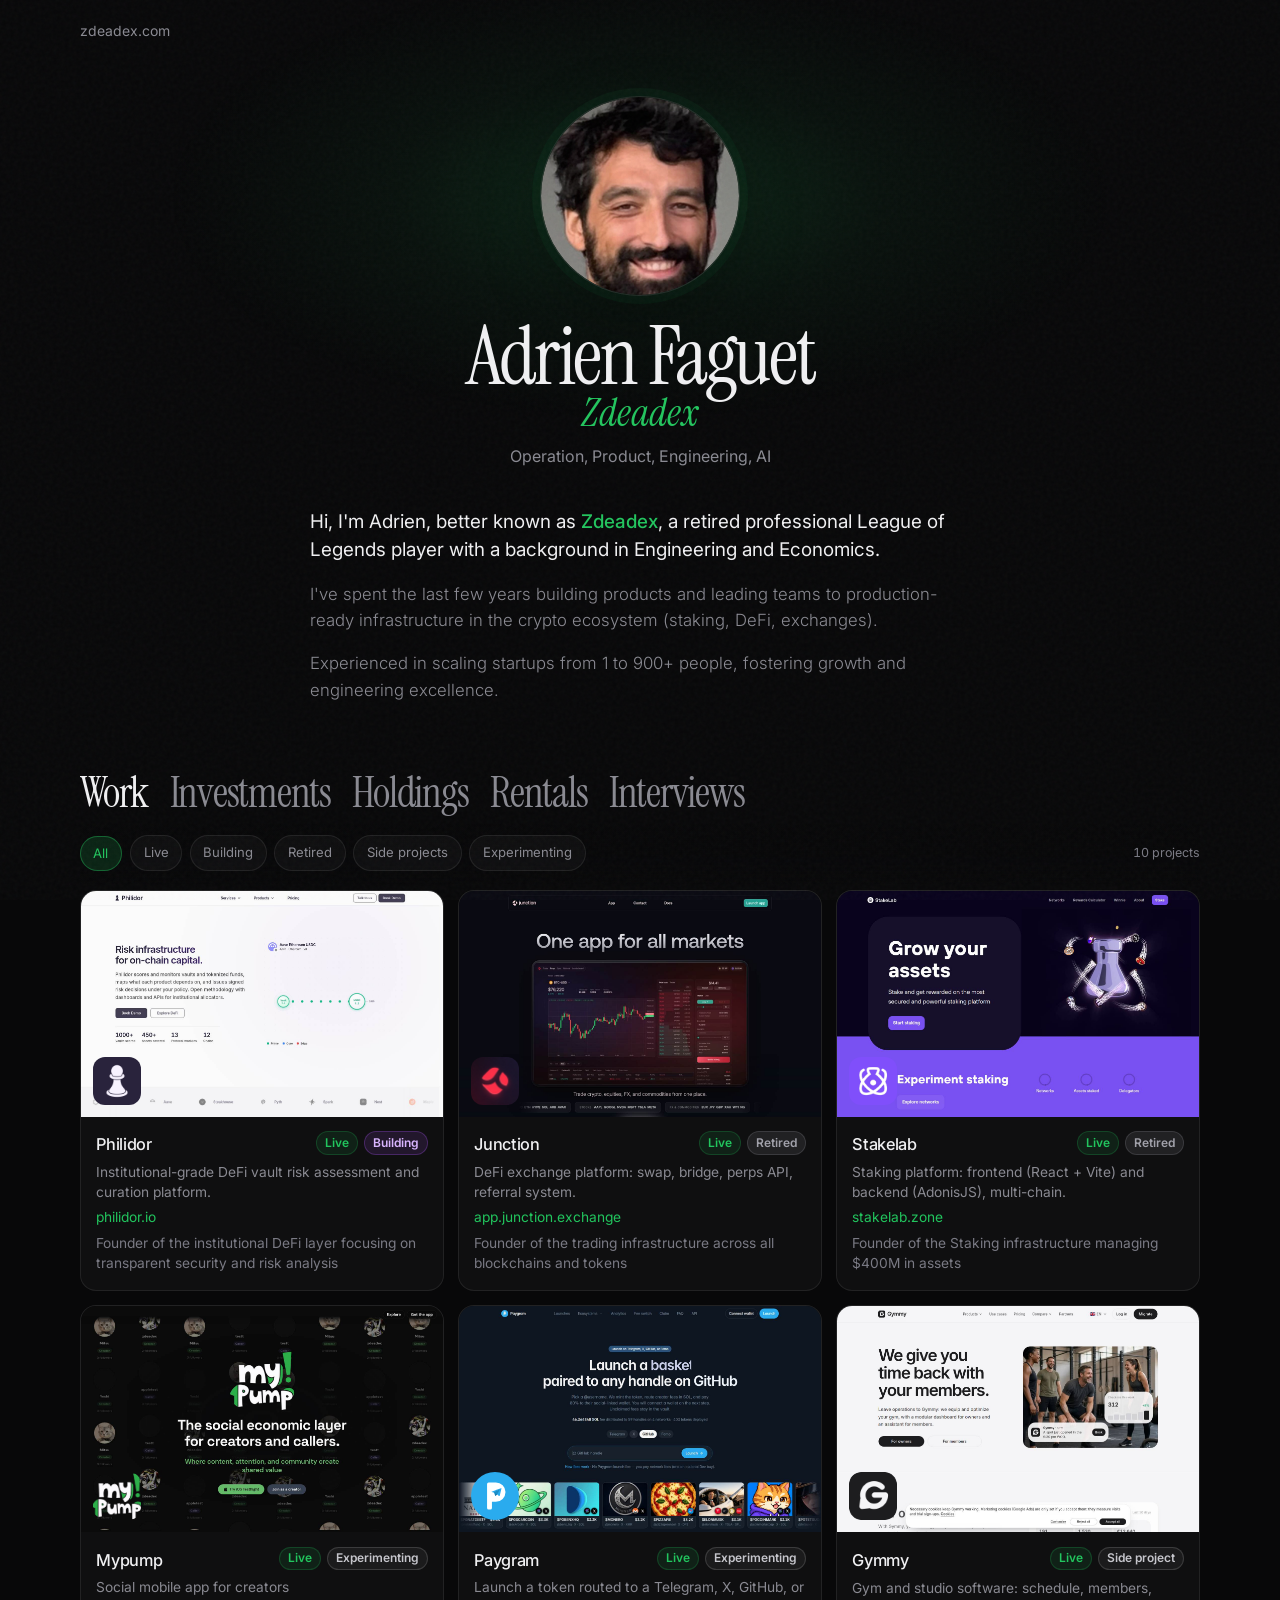
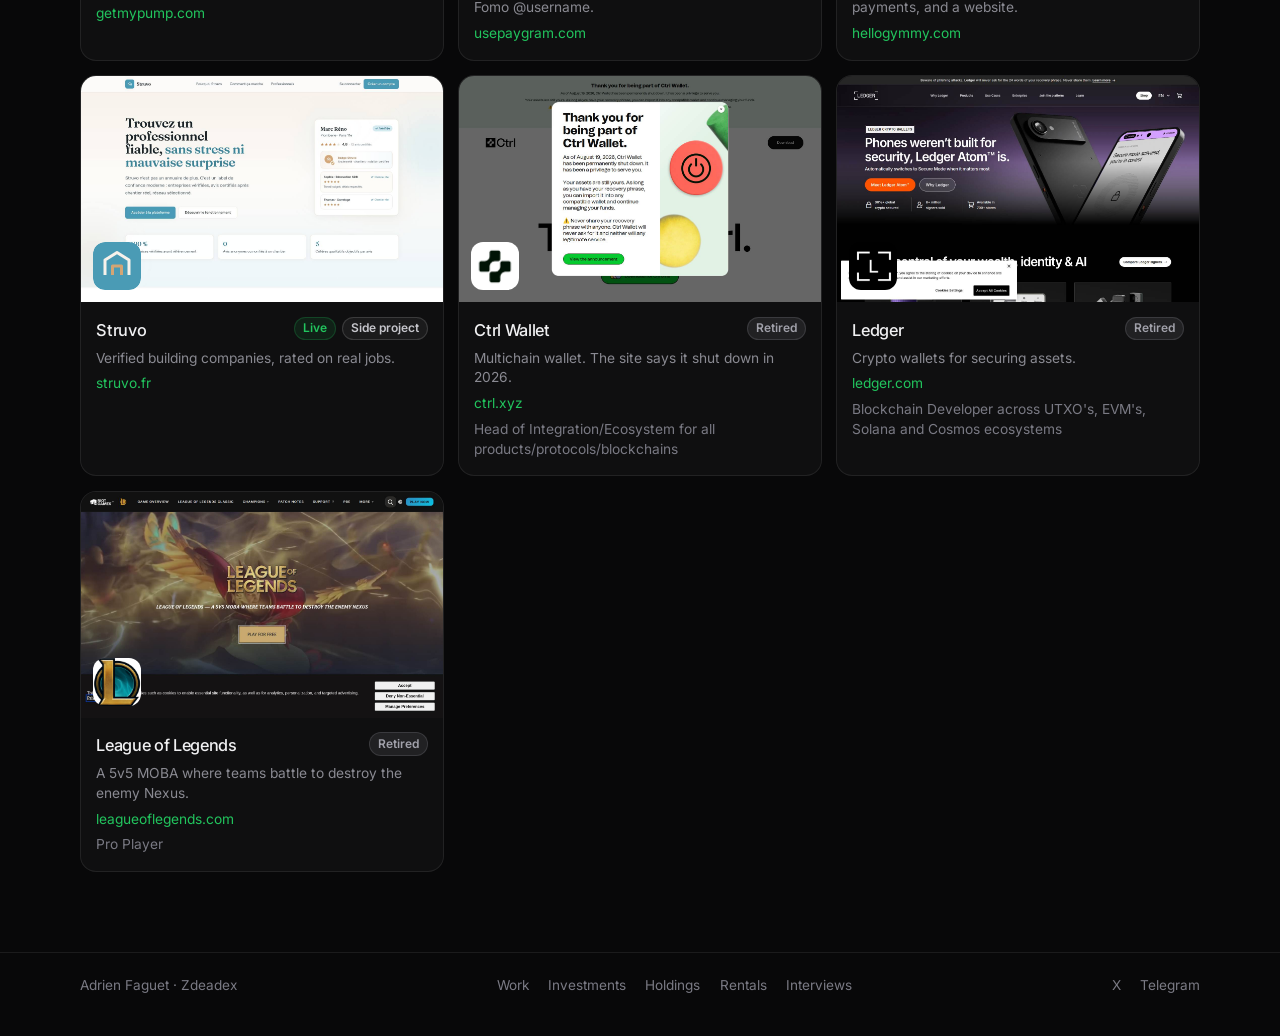
==== index.html @ 42f8a726 "Interviews: one verified thumbnail per card, add photo gallery with lightbox" ====
<!DOCTYPE html>
<html lang="en">
<head>
  <meta charset="UTF-8" />
  <meta name="viewport" content="width=device-width, initial-scale=1.0" />
  <meta name="description" content="Adrien Faguet (Zdeadex). Operation, Product, Engineering, AI." />
  <title>Adrien Faguet: Zdeadex</title>
  <link rel="preconnect" href="https://fonts.googleapis.com" />
  <link rel="preconnect" href="https://fonts.gstatic.com" crossorigin />
  <link href="https://fonts.googleapis.com/css2?family=Inter:wght@400;500;600&family=Instrument+Serif&display=swap" rel="stylesheet" />
  <link rel="icon" href="data:image/svg+xml,%3Csvg xmlns='http://www.w3.org/2000/svg' viewBox='0 0 32 32'%3E%3Crect width='32' height='32' rx='7' fill='%231a1a18'/%3E%3Ctext x='16' y='22' text-anchor='middle' font-family='Georgia,serif' font-size='16' fill='%23f3f2ee'%3EA%3C/text%3E%3C/svg%3E" />
  <link rel="stylesheet" href="styles.css?v=13" />
  <script>document.documentElement.classList.add('js')</script>
</head>
<body>
  <div class="noise" aria-hidden="true"></div>
  <div class="glow" aria-hidden="true"></div>
  <a class="skip" href="#content">Skip to content</a>
  <p class="home-link"><a href="index.html">zdeadex.com</a></p>
  <main id="content">
    <div class="wrap">
      <section class="hero" id="top">
        <div class="photo-container reveal">
          <img class="photo" src="me.jpg?v=13" alt="Adrien Faguet" width="200" height="200" onerror="this.style.display='none';this.nextElementSibling.style.display='flex'" />
          <span class="photo-fallback">AF</span>
        </div>
        <div class="reveal">
          <h1>Adrien Faguet</h1>
          <p class="hero__handle">Zdeadex</p>
          <p class="hero__tagline">Operation, Product, Engineering, AI</p>
        </div>
        <div class="prose reveal">
          <p class="lead">Hi, I'm Adrien, better known as <strong>Zdeadex</strong>, a retired professional League of Legends player with a background in Engineering and Economics.</p>
          <p>I've spent the last few years building products and leading teams to production-ready infrastructure in the crypto ecosystem (staking, DeFi, exchanges).</p>
          <p>Experienced in scaling startups from 1 to 900+ people, fostering growth and engineering excellence.</p>
        </div>
      </section>

      <div class="section-tabs" role="tablist" aria-label="Portfolio">
        <a class="section-tab is-on" id="tab-work" href="#work" role="tab" aria-selected="true" aria-controls="work">Work</a>
        <a class="section-tab" id="tab-investments" href="#investments" role="tab" aria-selected="false" aria-controls="investments">Investments</a>
        <a class="section-tab" id="tab-holdings" href="#holdings" role="tab" aria-selected="false" aria-controls="holdings">Holdings</a>
        <a class="section-tab" id="tab-rentals" href="#rentals" role="tab" aria-selected="false" aria-controls="rentals">Rentals</a>
        <a class="section-tab" id="tab-interviews" href="#interviews" role="tab" aria-selected="false" aria-controls="interviews">Interviews</a>
      </div>

      <section class="panel is-on" id="work" role="tabpanel" aria-labelledby="tab-work">
        <div class="filters" role="toolbar" aria-label="Filter projects">
          <button type="button" class="chip is-on" data-filter="all" aria-pressed="true">All</button>
          <button type="button" class="chip" data-filter="live" aria-pressed="false">Live</button>
          <button type="button" class="chip" data-filter="building" aria-pressed="false">Building</button>
          <button type="button" class="chip" data-filter="retired" aria-pressed="false">Retired</button>
          <button type="button" class="chip" data-filter="side" aria-pressed="false">Side projects</button>
          <button type="button" class="chip" data-filter="experience" aria-pressed="false">Experimenting</button>
          <span class="filters__count" aria-live="polite">10 projects</span>
        </div>
        <ul class="showcase">
        <li>
          <a class="vcard" href="experience/philidor.html" data-filters="building live">
            <span class="vcard__media"><img src="assets/projects/philidor/01-home.jpg" alt="" /><span class="vcard__logo"><span class="logo-tile"><img class="logo" src="assets/logos/philidor.png" alt="" /></span></span></span>
            <span class="vcard__body">
              <span class="vcard__top">
                <span class="vcard__name">Philidor</span>
                <span class="vcard__badges"><span class="badge badge--live">Live</span><span class="badge badge--building">Building</span></span>
              </span>
              <span class="vcard__note">Institutional-grade DeFi vault risk assessment and curation platform.</span>
              <span class="vcard__url">philidor.io</span>
              <span class="vcard__role">Founder of the institutional DeFi layer focusing on transparent security and risk analysis</span>
            </span>
          </a>
        </li>
        <li>
          <a class="vcard" href="experience/junction.html" data-filters="retired live">
            <span class="vcard__media"><img src="assets/projects/junction/01-home.jpg" alt="" /><span class="vcard__logo"><span class="logo-tile"><img class="logo" src="assets/logos/junction.png" alt="" /></span></span></span>
            <span class="vcard__body">
              <span class="vcard__top">
                <span class="vcard__name">Junction</span>
                <span class="vcard__badges"><span class="badge badge--live">Live</span><span class="badge badge--retired">Retired</span></span>
              </span>
              <span class="vcard__note">DeFi exchange platform: swap, bridge, perps API, referral system.</span>
              <span class="vcard__url">app.junction.exchange</span>
              <span class="vcard__role">Founder of the trading infrastructure across all blockchains and tokens</span>
            </span>
          </a>
        </li>
        <li>
          <a class="vcard" href="experience/stakelab.html" data-filters="retired live">
            <span class="vcard__media"><img src="assets/projects/stakelab/01-home.jpg" alt="" /><span class="vcard__logo"><span class="logo-tile"><img class="logo" src="assets/logos/stakelab.png" alt="" /></span></span></span>
            <span class="vcard__body">
              <span class="vcard__top">
                <span class="vcard__name">Stakelab</span>
                <span class="vcard__badges"><span class="badge badge--live">Live</span><span class="badge badge--retired">Retired</span></span>
              </span>
              <span class="vcard__note">Staking platform: frontend (React + Vite) and backend (AdonisJS), multi-chain.</span>
              <span class="vcard__url">stakelab.zone</span>
              <span class="vcard__role">Founder of the Staking infrastructure managing $400M in assets</span>
            </span>
          </a>
        </li>
        <li>
          <a class="vcard" href="projects/mypump.html" data-filters="live experience">
            <span class="vcard__media"><img src="assets/projects/mypump/01-home.jpg" alt="" /><span class="vcard__logo"><span class="logo-tile"><img class="logo" src="assets/logos/mypump.png" alt="" /></span></span></span>
            <span class="vcard__body">
              <span class="vcard__top">
                <span class="vcard__name">Mypump</span>
                <span class="vcard__badges"><span class="badge badge--live">Live</span><span class="badge badge--experience">Experimenting</span></span>
              </span>
              <span class="vcard__note">Social mobile app for creators</span>
              <span class="vcard__url">getmypump.com</span>
              
            </span>
          </a>
        </li>
        <li>
          <a class="vcard" href="projects/paygram.html" data-filters="live experience">
            <span class="vcard__media"><img src="assets/projects/paygram/01-home.jpg" alt="" /><span class="vcard__logo"><span class="logo-tile"><img class="logo" src="assets/logos/paygram.svg" alt="" /></span></span></span>
            <span class="vcard__body">
              <span class="vcard__top">
                <span class="vcard__name">Paygram</span>
                <span class="vcard__badges"><span class="badge badge--live">Live</span><span class="badge badge--experience">Experimenting</span></span>
              </span>
              <span class="vcard__note">Launch a token routed to a Telegram, X, GitHub, or Fomo @username.</span>
              <span class="vcard__url">usepaygram.com</span>
              
            </span>
          </a>
        </li>
        <li>
          <a class="vcard" href="projects/gymmy.html" data-filters="live side">
            <span class="vcard__media"><img src="assets/projects/gymmy/01-landing.jpg" alt="" /><span class="vcard__logo"><span class="logo-tile"><img class="logo" src="assets/logos/gymmy.png" alt="" /></span></span></span>
            <span class="vcard__body">
              <span class="vcard__top">
                <span class="vcard__name">Gymmy</span>
                <span class="vcard__badges"><span class="badge badge--live">Live</span><span class="badge badge--side">Side project</span></span>
              </span>
              <span class="vcard__note">Gym and studio software: schedule, members, payments, and a website.</span>
              <span class="vcard__url">hellogymmy.com</span>
              
            </span>
          </a>
        </li>
        <li>
          <a class="vcard" href="projects/struvo.html" data-filters="live side">
            <span class="vcard__media"><img src="assets/projects/struvo/01-home.jpg" alt="" /><span class="vcard__logo"><span class="logo-tile"><img class="logo" src="assets/logos/struvo.svg" alt="" /></span></span></span>
            <span class="vcard__body">
              <span class="vcard__top">
                <span class="vcard__name">Struvo</span>
                <span class="vcard__badges"><span class="badge badge--live">Live</span><span class="badge badge--side">Side project</span></span>
              </span>
              <span class="vcard__note">Verified building companies, rated on real jobs.</span>
              <span class="vcard__url">struvo.fr</span>
              
            </span>
          </a>
        </li>
        <li>
          <a class="vcard" href="projects/ctrl.html" data-filters="retired">
            <span class="vcard__media"><img src="assets/projects/ctrl/01-home.jpg" alt="" /><span class="vcard__logo"><span class="logo-tile"><img class="logo" src="assets/logos/ctrl.png" alt="" /></span></span></span>
            <span class="vcard__body">
              <span class="vcard__top">
                <span class="vcard__name">Ctrl Wallet</span>
                <span class="vcard__badges"><span class="badge badge--retired">Retired</span></span>
              </span>
              <span class="vcard__note">Multichain wallet. The site says it shut down in 2026.</span>
              <span class="vcard__url">ctrl.xyz</span>
              <span class="vcard__role">Head of Integration/Ecosystem for all products/protocols/blockchains</span>
            </span>
          </a>
        </li>
        <li>
          <a class="vcard" href="projects/ledger.html" data-filters="retired">
            <span class="vcard__media"><img src="assets/projects/ledger/01-home.jpg" alt="" /><span class="vcard__logo"><span class="logo-tile"><img class="logo" src="assets/logos/ledger.png" alt="" /></span></span></span>
            <span class="vcard__body">
              <span class="vcard__top">
                <span class="vcard__name">Ledger</span>
                <span class="vcard__badges"><span class="badge badge--retired">Retired</span></span>
              </span>
              <span class="vcard__note">Crypto wallets for securing assets.</span>
              <span class="vcard__url">ledger.com</span>
              <span class="vcard__role">Blockchain Developer across UTXO's, EVM's, Solana and Cosmos ecosystems</span>
            </span>
          </a>
        </li>
        <li>
          <a class="vcard" href="projects/league-of-legends.html" data-filters="retired">
            <span class="vcard__media"><img src="assets/projects/league-of-legends/01-home.jpg" alt="" /><span class="vcard__logo"><span class="logo-tile"><img class="logo" src="assets/logos/lol.png" alt="" /></span></span></span>
            <span class="vcard__body">
              <span class="vcard__top">
                <span class="vcard__name">League of Legends</span>
                <span class="vcard__badges"><span class="badge badge--retired">Retired</span></span>
              </span>
              <span class="vcard__note">A 5v5 MOBA where teams battle to destroy the enemy Nexus.</span>
              <span class="vcard__url">leagueoflegends.com</span>
              <span class="vcard__role">Pro Player</span>
            </span>
          </a>
        </li>
        </ul>
      </section>

      <section class="panel" id="investments" role="tabpanel" aria-labelledby="tab-investments">
        <div class="filters" role="toolbar" aria-label="Filter investments">
          <button type="button" class="chip is-on" data-filter="all" aria-pressed="true">All</button>
          <button type="button" class="chip" data-filter="active" aria-pressed="false">Active</button>
          <button type="button" class="chip" data-filter="acquired" aria-pressed="false">Acquired</button>
          <span class="filters__count" aria-live="polite">6 investments</span>
        </div>
        <ul class="marks">
        <li>
          <a class="mark" href="https://www.travala.com" data-filters="active" target="_blank" rel="noopener noreferrer">
            <span class="logo-tile"><img class="logo" src="assets/logos/travala.png" alt="" /></span>
            <span class="mark__body">
              <span class="mark__top">
                <span class="mark__name">Travala</span>
                <span class="badge badge--investment">Active</span>
              </span>
              <span class="mark__note">Active</span>
              
              
            </span>
          </a>
        </li>
        <li>
          <a class="mark" href="https://delicity.com" data-filters="active" target="_blank" rel="noopener noreferrer">
            <span class="logo-tile"><img class="logo" src="assets/logos/delicity.png" alt="" /></span>
            <span class="mark__body">
              <span class="mark__top">
                <span class="mark__name">Delicity</span>
                <span class="badge badge--investment">Active</span>
              </span>
              <span class="mark__note">Active</span>
              
              
            </span>
          </a>
        </li>
        <li>
          <a class="mark" href="https://frachtis.com" data-filters="active" target="_blank" rel="noopener noreferrer">
            <span class="logo-tile"><img class="logo" src="assets/logos/frachtis.png" alt="" /></span>
            <span class="mark__body">
              <span class="mark__top">
                <span class="mark__name">Frachtis</span>
                <span class="badge badge--investment">Active</span>
              </span>
              <span class="mark__note">Active</span>
              
              
            </span>
          </a>
        </li>
        <li>
          <a class="mark" href="https://www.50partners.fr" data-filters="active" target="_blank" rel="noopener noreferrer">
            <span class="logo-tile"><img class="logo" src="assets/logos/50partners.png" alt="" /></span>
            <span class="mark__body">
              <span class="mark__top">
                <span class="mark__name">50 Partners</span>
                <span class="badge badge--investment">Active</span>
              </span>
              <span class="mark__note">Active</span>
              
              
            </span>
          </a>
        </li>
        <li>
          <a class="mark" href="https://rain.fi" data-filters="acquired" target="_blank" rel="noopener noreferrer">
            <span class="logo-tile"><img class="logo" src="assets/logos/rain.png" alt="" /></span>
            <span class="mark__body">
              <span class="mark__top">
                <span class="mark__name">Rain.fi</span>
                <span class="badge badge--investment">Acquired</span>
              </span>
              <span class="mark__note">By Jupiter</span>
              
              
            </span>
          </a>
        </li>
        <li>
          <a class="mark" href="https://go.skip.build" data-filters="acquired" target="_blank" rel="noopener noreferrer">
            <span class="logo-tile"><img class="logo" src="assets/logos/skip.png" alt="" /></span>
            <span class="mark__body">
              <span class="mark__top">
                <span class="mark__name">Skip</span>
                <span class="badge badge--investment">Acquired</span>
              </span>
              <span class="mark__note">By ICF</span>
              
              
            </span>
          </a>
        </li>
        </ul>
      </section>

      <section class="panel" id="holdings" role="tabpanel" aria-labelledby="tab-holdings">
        <div class="filters" role="toolbar" aria-label="Filter holdings">
          <button type="button" class="chip is-on" data-filter="all" aria-pressed="true">All</button>
          <button type="button" class="chip" data-filter="active" aria-pressed="false">Active</button>
          <button type="button" class="chip" data-filter="past" aria-pressed="false">Past</button>
          <span class="filters__count" aria-live="polite">7 coins</span>
        </div>
        <ul class="marks">
        <li>
          <a class="mark" href="https://hyperliquid.xyz" data-filters="active" target="_blank" rel="noopener noreferrer">
            <span class="logo-tile"><img class="logo" src="assets/logos/hype.png" alt="" /></span>
            <span class="mark__body">
              <span class="mark__top">
                <span class="mark__name">Hyperliquid</span>
                <span class="badge badge--live">Active</span>
              </span>
              <span class="mark__note">HYPE</span>
              
              <span class="mark__prices"><span class="mark__price"><span>Entry</span><span>~$30</span></span><span class="mark__price"><span>Exit</span><span>-</span></span></span>
            </span>
          </a>
        </li>
        <li>
          <a class="mark" href="https://pump.fun" data-filters="active" target="_blank" rel="noopener noreferrer">
            <span class="logo-tile"><img class="logo" src="assets/logos/pump.png" alt="" /></span>
            <span class="mark__body">
              <span class="mark__top">
                <span class="mark__name">pump.fun</span>
                <span class="badge badge--live">Active</span>
              </span>
              <span class="mark__note">PUMP</span>
              
              <span class="mark__prices"><span class="mark__price"><span>Entry</span><span>~$0.002</span></span><span class="mark__price"><span>Exit</span><span>-</span></span></span>
            </span>
          </a>
        </li>
        <li>
          <a class="mark" href="https://ethena.fi" data-filters="active" target="_blank" rel="noopener noreferrer">
            <span class="logo-tile"><img class="logo" src="assets/logos/ena.svg" alt="" /></span>
            <span class="mark__body">
              <span class="mark__top">
                <span class="mark__name">Ethena</span>
                <span class="badge badge--live">Active</span>
              </span>
              <span class="mark__note">ENA</span>
              
              <span class="mark__prices"><span class="mark__price"><span>Entry</span><span>~$0.07</span></span><span class="mark__price"><span>Exit</span><span>-</span></span></span>
            </span>
          </a>
        </li>
        <li>
          <a class="mark" href="https://aave.com" data-filters="active" target="_blank" rel="noopener noreferrer">
            <span class="logo-tile"><img class="logo" src="assets/logos/aave.svg" alt="" /></span>
            <span class="mark__body">
              <span class="mark__top">
                <span class="mark__name">Aave</span>
                <span class="badge badge--live">Active</span>
              </span>
              <span class="mark__note">AAVE</span>
              
              <span class="mark__prices"><span class="mark__price"><span>Entry</span><span>~$65</span></span><span class="mark__price"><span>Exit</span><span>-</span></span></span>
            </span>
          </a>
        </li>
        <li>
          <a class="mark" href="https://www.thetatoken.org" data-filters="past" target="_blank" rel="noopener noreferrer">
            <span class="logo-tile"><img class="logo" src="assets/logos/theta.png" alt="" /></span>
            <span class="mark__body">
              <span class="mark__top">
                <span class="mark__name">Theta Network</span>
                <span class="badge badge--retired">Past</span>
              </span>
              <span class="mark__note">THETA</span>
              
              <span class="mark__prices"><span class="mark__price"><span>Entry</span><span>$0.09 (Feb 2018)</span></span><span class="mark__price"><span>Exit</span><span>$9 (Mar 2021)</span></span></span>
            </span>
          </a>
        </li>
        <li>
          <a class="mark" href="https://www.travala.com" data-filters="past" target="_blank" rel="noopener noreferrer">
            <span class="logo-tile"><img class="logo" src="assets/logos/ava.png" alt="" /></span>
            <span class="mark__body">
              <span class="mark__top">
                <span class="mark__name">Travala</span>
                <span class="badge badge--retired">Past</span>
              </span>
              <span class="mark__note">AVA</span>
              
              <span class="mark__prices"><span class="mark__price"><span>Entry</span><span>$0.07 (Sep 2018)</span></span><span class="mark__price"><span>Exit</span><span>$4 (Sep 2021)</span></span></span>
            </span>
          </a>
        </li>
        <li>
          <a class="mark" href="https://stellar.org" data-filters="past" target="_blank" rel="noopener noreferrer">
            <span class="logo-tile"><img class="logo" src="assets/logos/xlm.png" alt="" /></span>
            <span class="mark__body">
              <span class="mark__top">
                <span class="mark__name">Stellar</span>
                <span class="badge badge--retired">Past</span>
              </span>
              <span class="mark__note">XLM</span>
              
              <span class="mark__prices"><span class="mark__price"><span>Entry</span><span>$0.03 (Nov 2017)</span></span><span class="mark__price"><span>Exit</span><span>$0.50 (Jan 2018)</span></span></span>
            </span>
          </a>
        </li>
        </ul>
      </section>

      <section class="panel" id="rentals" role="tabpanel" aria-labelledby="tab-rentals">
        <ul class="marks">
        <li>
          <div class="mark">
            <span class="logo-tile logo-tile--empty">FR</span>
            <span class="mark__body">
              <span class="mark__top">
                <span class="mark__name">France - Nice</span>
                
              </span>
              <span class="mark__note">Nice</span>
              <span class="mark__photo mark__photo--empty"></span>
              
            </span>
          </div>
        </li>
        <li>
          <div class="mark">
            <span class="logo-tile logo-tile--empty">PT</span>
            <span class="mark__body">
              <span class="mark__top">
                <span class="mark__name">Portugal - Lisbon</span>
                
              </span>
              <span class="mark__note">Lisbon</span>
              <span class="mark__photo mark__photo--empty"></span>
              
            </span>
          </div>
        </li>
        </ul>
      </section>

      <section class="panel" id="interviews" role="tabpanel" aria-labelledby="tab-interviews">
        <ul class="talks">
          <li>
            <a class="talk" href="https://youtu.be/fltKAIgh228" target="_blank" rel="noopener noreferrer">
              <span class="talk__photo"><img src="assets/interviews/l4d1.jpg?v=13" alt="" loading="lazy" /></span>
              <span class="talk__title">Ledger 4 Developers, episode 1</span>
              <span class="talk__meta">Ledger · Rio de Janeiro</span>
            </a>
          </li>
          <li>
            <a class="talk" href="https://youtu.be/_OnkirU5ty0" target="_blank" rel="noopener noreferrer">
              <span class="talk__photo"><img src="assets/interviews/l4d2.jpg?v=13" alt="" loading="lazy" /></span>
              <span class="talk__title">Ledger 4 Developers, episode 2</span>
              <span class="talk__meta">Ledger · Rio de Janeiro</span>
            </a>
          </li>
          <li>
            <a class="talk" href="https://youtu.be/ysDL4otHlGU" target="_blank" rel="noopener noreferrer">
              <span class="talk__photo"><img src="assets/interviews/l4d3.jpg?v=13" alt="" loading="lazy" /></span>
              <span class="talk__title">Ledger 4 Developers, episode 3</span>
              <span class="talk__meta">Ledger · Barcelona</span>
            </a>
          </li>
          <li>
            <a class="talk" href="https://youtu.be/R4rY_xYI1J4" target="_blank" rel="noopener noreferrer">
              <span class="talk__photo"><img src="assets/interviews/l4d4.jpg?v=13" alt="" loading="lazy" /></span>
              <span class="talk__title">Ledger 4 Developers, Dubai</span>
              <span class="talk__meta">Ledger · Dubai</span>
            </a>
          </li>
          <li>
            <a class="talk" href="https://youtu.be/H81eteJQEFU" target="_blank" rel="noopener noreferrer">
              <span class="talk__photo"><img src="assets/interviews/p07.jpg?v=13" alt="" loading="lazy" /></span>
              <span class="talk__title">How to connect your project with Ledger</span>
              <span class="talk__meta">ETHDubai · talk</span>
            </a>
          </li>
          <li>
            <a class="talk" href="https://youtu.be/cNRrTuf3XBY" target="_blank" rel="noopener noreferrer">
              <span class="talk__photo"><img src="assets/interviews/p12.jpg?v=13" alt="" loading="lazy" /></span>
              <span class="talk__title">Boost your dApp adoption with Ledger</span>
              <span class="talk__meta">Cosmoverse 2022 · Medellín · with Roman Beyon</span>
            </a>
          </li>
          <li>
            <a class="talk" href="https://youtu.be/_xE_Vqy7T_Y" target="_blank" rel="noopener noreferrer">
              <span class="talk__photo"><img src="assets/interviews/p19.jpg?v=13" alt="" loading="lazy" /></span>
              <span class="talk__title">Does Cosmos have an identity problem?</span>
              <span class="talk__meta">Nebular Summit 2023 · panel with Jelena Djuric and Charles d'Haussy</span>
            </a>
          </li>
          <li>
            <a class="talk" href="https://youtu.be/-WMXR8rwlVA" target="_blank" rel="noopener noreferrer">
              <span class="talk__photo"><img src="assets/interviews/p16.jpg?v=13" alt="" loading="lazy" /></span>
              <span class="talk__title">Managing a validator node on Cosmos</span>
              <span class="talk__meta">Paris P2P Festival #1 · talk</span>
            </a>
          </li>
        </ul>
        <h2 class="gallery__heading">Behind the scenes</h2>
        <div class="gallery">
          <button type="button" class="gallery__item" data-full="assets/interviews/p01.jpg?v=13"><img src="assets/interviews/p01.jpg?v=13" alt="" loading="lazy" /></button>
          <button type="button" class="gallery__item" data-full="assets/interviews/p02.jpg?v=13"><img src="assets/interviews/p02.jpg?v=13" alt="" loading="lazy" /></button>
          <button type="button" class="gallery__item" data-full="assets/interviews/p03.jpg?v=13"><img src="assets/interviews/p03.jpg?v=13" alt="" loading="lazy" /></button>
          <button type="button" class="gallery__item" data-full="assets/interviews/p04.jpg?v=13"><img src="assets/interviews/p04.jpg?v=13" alt="" loading="lazy" /></button>
          <button type="button" class="gallery__item" data-full="assets/interviews/p05.jpg?v=13"><img src="assets/interviews/p05.jpg?v=13" alt="" loading="lazy" /></button>
          <button type="button" class="gallery__item" data-full="assets/interviews/p06.jpg?v=13"><img src="assets/interviews/p06.jpg?v=13" alt="" loading="lazy" /></button>
          <button type="button" class="gallery__item" data-full="assets/interviews/p07.jpg?v=13"><img src="assets/interviews/p07.jpg?v=13" alt="" loading="lazy" /></button>
          <button type="button" class="gallery__item" data-full="assets/interviews/p08.jpg?v=13"><img src="assets/interviews/p08.jpg?v=13" alt="" loading="lazy" /></button>
          <button type="button" class="gallery__item" data-full="assets/interviews/p09.jpg?v=13"><img src="assets/interviews/p09.jpg?v=13" alt="" loading="lazy" /></button>
          <button type="button" class="gallery__item" data-full="assets/interviews/p11.jpg?v=13"><img src="assets/interviews/p11.jpg?v=13" alt="" loading="lazy" /></button>
          <button type="button" class="gallery__item" data-full="assets/interviews/p12.jpg?v=13"><img src="assets/interviews/p12.jpg?v=13" alt="" loading="lazy" /></button>
          <button type="button" class="gallery__item" data-full="assets/interviews/p13.jpg?v=13"><img src="assets/interviews/p13.jpg?v=13" alt="" loading="lazy" /></button>
          <button type="button" class="gallery__item" data-full="assets/interviews/p14.jpg?v=13"><img src="assets/interviews/p14.jpg?v=13" alt="" loading="lazy" /></button>
          <button type="button" class="gallery__item" data-full="assets/interviews/p15.jpg?v=13"><img src="assets/interviews/p15.jpg?v=13" alt="" loading="lazy" /></button>
          <button type="button" class="gallery__item" data-full="assets/interviews/p16.jpg?v=13"><img src="assets/interviews/p16.jpg?v=13" alt="" loading="lazy" /></button>
          <button type="button" class="gallery__item" data-full="assets/interviews/p17.jpg?v=13"><img src="assets/interviews/p17.jpg?v=13" alt="" loading="lazy" /></button>
          <button type="button" class="gallery__item" data-full="assets/interviews/p19.jpg?v=13"><img src="assets/interviews/p19.jpg?v=13" alt="" loading="lazy" /></button>
          <button type="button" class="gallery__item" data-full="assets/interviews/p20.jpg?v=13"><img src="assets/interviews/p20.jpg?v=13" alt="" loading="lazy" /></button>
        </div>
        <div class="lightbox" hidden><img alt="" /></div>
      </section>
    </div>
  </main>
  <footer class="site-footer">
    <div class="wrap">
      <span>Adrien Faguet · Zdeadex</span>
      <nav class="site-footer__nav" aria-label="Sections">
        <a href="#work">Work</a>
        <a href="#investments">Investments</a>
        <a href="#holdings">Holdings</a>
        <a href="#rentals">Rentals</a>
        <a href="#interviews">Interviews</a>
      </nav>
      <nav class="site-footer__nav" aria-label="Socials">
        <a href="https://x.com/zdeadex" target="_blank" rel="noopener noreferrer">X</a>
        <a href="https://t.me/zdeadex" target="_blank" rel="noopener noreferrer">Telegram</a>
      </nav>
    </div>
  </footer>
  <script src="script.js?v=13"></script>
</body>
</html>
---- styles.css ----
/* Portfolio. Original dark identity, tightened.
   Green glow, near-black ground, Instrument Serif + Inter. */

:root {
  --bg: #080809;
  --bg-card: rgba(255, 255, 255, 0.03);
  --bg-card-hover: rgba(255, 255, 255, 0.055);
  --border: rgba(255, 255, 255, 0.08);
  --border-strong: rgba(255, 255, 255, 0.16);
  --text: #f0f0f2;
  --body: #c6c6cc;
  --muted: #8a8a92;
  --faint: #7a7a84;
  --ink: #f0f0f2;
  --line: rgba(255, 255, 255, 0.08);
  --line-strong: rgba(255, 255, 255, 0.16);
  --accent: #22c55e;
  --accent-soft: rgba(34, 197, 94, 0.15);
  --serif: "Instrument Serif", Georgia, "Times New Roman", serif;
  --sans: "Inter", system-ui, -apple-system, sans-serif;
  --ease: cubic-bezier(0.22, 1, 0.36, 1);
  --max: 1120px;
  --measure: 66ch;
  --header: 4rem;
  --radius: 16px;
  --shadow: 0 1px 0 rgba(255, 255, 255, 0.04);
  color-scheme: dark;
}

*,
*::before,
*::after { box-sizing: border-box; }

html { scroll-behavior: smooth; }

body {
  margin: 0;
  min-height: 100vh;
  font-family: var(--sans);
  font-size: 1rem;
  line-height: 1.6;
  color: var(--text);
  background: var(--bg);
  -webkit-font-smoothing: antialiased;
  text-rendering: optimizeLegibility;
}

img { max-width: 100%; }

a { color: inherit; }

button { font: inherit; color: inherit; }

:focus { outline: none; }

:focus-visible {
  outline: 2px solid var(--accent);
  outline-offset: 3px;
  border-radius: 4px;
}

::selection {
  background: var(--accent);
  color: #04140a;
}

.skip {
  position: absolute;
  left: 1rem;
  top: -4rem;
  z-index: 60;
  padding: 0.5rem 0.8rem;
  background: var(--accent);
  color: #04140a;
  border-radius: 8px;
  text-decoration: none;
}

.skip:focus { top: 0.75rem; }

.noise {
  position: fixed;
  inset: 0;
  pointer-events: none;
  z-index: 30;
  opacity: 0.035;
  background-image: url("data:image/svg+xml,%3Csvg viewBox='0 0 256 256' xmlns='http://www.w3.org/2000/svg'%3E%3Cfilter id='n'%3E%3CfeTurbulence type='fractalNoise' baseFrequency='0.9' numOctaves='4' stitchTiles='stitch'/%3E%3C/filter%3E%3Crect width='100%25' height='100%25' filter='url(%23n)'/%3E%3C/svg%3E");
}

.glow {
  position: fixed;
  top: -18%;
  left: 50%;
  transform: translateX(-50%);
  width: 120vw;
  height: 80vh;
  background: radial-gradient(closest-side ellipse at center, rgba(34, 197, 94, 0.16) 0%, rgba(34, 197, 94, 0.05) 32%, transparent 62%);
  pointer-events: none;
  z-index: 0;
}

.home-link {
  position: relative;
  z-index: 2;
  width: min(var(--max), calc(100% - 2.5rem));
  margin: 1.15rem auto 0;
}

.home-link a {
  color: var(--muted);
  font-size: 0.875rem;
  text-decoration: none;
}

.home-link a:hover { color: var(--text); }

.wrap {
  width: min(var(--max), calc(100% - 2.5rem));
  margin-inline: auto;
}

main { position: relative; z-index: 1; }

/* Hero. The portrait is the mark, as on the original site. */
.hero {
  text-align: center;
  padding: 3.25rem 0 0.5rem;
}

.photo-container {
  width: 200px;
  height: 200px;
  margin: 0 auto 1.35rem;
  border-radius: 50%;
  overflow: hidden;
  border: 1px solid var(--border);
  background: var(--bg-card);
  box-shadow: 0 0 0 8px rgba(34, 197, 94, 0.05), 0 20px 60px rgba(0, 0, 0, 0.35);
}

.photo {
  width: 100%;
  height: 100%;
  max-width: none;
  object-fit: cover;
  object-position: center center;
  border-radius: 50%;
  display: block;
}

.photo-fallback {
  display: none;
  width: 100%;
  height: 100%;
  align-items: center;
  justify-content: center;
  font-family: var(--serif);
  font-size: 3rem;
  color: var(--muted);
}

.hero h1 {
  margin: 0;
  font-family: var(--serif);
  font-weight: 400;
  font-size: clamp(3.1rem, 8vw, 5.1rem);
  letter-spacing: -0.03em;
  line-height: 0.95;
}

.hero__handle {
  margin: -0.15rem 0 0.35rem;
  font-family: var(--serif);
  font-style: italic;
  font-size: clamp(1.6rem, 4vw, 2.45rem);
  color: var(--accent);
  line-height: 1;
}

.hero__tagline {
  margin: 0.75rem 0 0;
  color: var(--muted);
  font-size: 1rem;
  font-weight: 400;
  letter-spacing: 0;
}

.prose {
  max-width: var(--measure);
  margin: 2.4rem auto 0;
  text-align: left;
}

.prose p {
  margin: 0 0 1rem;
  color: var(--muted);
  font-size: 1.05rem;
  font-weight: 300;
}

.prose .lead {
  color: var(--text);
  font-size: 1.18rem;
  line-height: 1.5;
  font-weight: 400;
}

.prose strong { color: var(--accent); font-weight: 500; }

/* Section tabs. One line of serif headings. */
.section-tabs {
  display: flex;
  flex-wrap: nowrap;
  align-items: baseline;
  gap: clamp(0.65rem, 2vw, 1.35rem);
  margin: 2.75rem 0 0.15rem;
  overflow-x: auto;
  scrollbar-width: none;
}

.section-tabs::-webkit-scrollbar { display: none; }

.section-tab {
  flex: 0 0 auto;
  font-family: var(--serif);
  font-size: clamp(1.35rem, 4.4vw, 2.6rem);
  font-weight: 400;
  letter-spacing: -0.03em;
  line-height: 1.05;
  color: var(--muted);
  text-decoration: none;
  white-space: nowrap;
}

.section-tab:hover { color: var(--body); }

.section-tab.is-on {
  color: var(--text);
}

.panel { padding: 0.35rem 0 1rem; }

.js .panel { display: none; }

.js .panel.is-on { display: block; }

.filters {
  display: flex;
  flex-wrap: wrap;
  gap: 0.45rem;
  align-items: center;
  position: sticky;
  top: 0;
  z-index: 15;
  padding: 0.7rem 0 0.85rem;
  background: linear-gradient(to bottom, rgba(8, 8, 9, 0.94), rgba(8, 8, 9, 0.88) 70%, transparent);
}

.chip {
  appearance: none;
  border: 1px solid var(--border);
  background: rgba(255, 255, 255, 0.03);
  color: var(--muted);
  border-radius: 999px;
  padding: 0.4rem 0.8rem;
  font-size: 0.82rem;
  cursor: pointer;
  transition: color 0.2s var(--ease), border-color 0.2s var(--ease), background 0.2s var(--ease);
}

.chip:hover {
  color: var(--text);
  border-color: var(--border-strong);
}

.chip.is-on {
  color: var(--accent);
  background: var(--accent-soft);
  border-color: rgba(34, 197, 94, 0.4);
}

.filters__count {
  margin-left: auto;
  font-size: 0.78rem;
  color: var(--faint);
  font-variant-numeric: tabular-nums;
}

/* Visual showcase */
.showcase {
  list-style: none;
  margin: 0.35rem 0 0;
  padding: 0;
  display: grid;
  grid-template-columns: repeat(3, 1fr);
  gap: 0.9rem;
}

.vcard {
  display: flex;
  flex-direction: column;
  min-height: 100%;
  background: var(--bg-card);
  border: 1px solid var(--border);
  border-radius: var(--radius);
  overflow: hidden;
  text-decoration: none;
  color: inherit;
  transition: border-color 0.25s var(--ease), background 0.25s var(--ease), transform 0.3s var(--ease), opacity 0.28s var(--ease);
}

.vcard:hover {
  background: var(--bg-card-hover);
  border-color: rgba(34, 197, 94, 0.4);
  transform: translateY(-3px);
}

.showcase > li[hidden],
.marks > li[hidden] {
  display: none !important;
}

.vcard[hidden] {
  display: none !important;
}

.vcard.is-entering {
  opacity: 0;
  transform: translateY(10px);
}

.vcard__media {
  position: relative;
  display: block;
  aspect-ratio: 16 / 10;
  background: #101012;
  overflow: hidden;
}

.vcard__media > img {
  width: 100%;
  height: 100%;
  object-fit: cover;
  display: block;
  transition: transform 0.55s var(--ease);
}

.vcard:hover .vcard__media > img { transform: scale(1.045); }

.vcard__media--mark {
  display: grid;
  place-items: center;
  background:
    radial-gradient(circle at 50% 42%, rgba(34, 197, 94, 0.2), transparent 62%),
    #101012;
}

.vcard__logo {
  position: absolute;
  left: 0.75rem;
  bottom: 0.75rem;
  line-height: 0;
}

.logo-tile {
  width: 48px;
  height: 48px;
  border-radius: 12px;
  overflow: hidden;
  display: block;
  flex-shrink: 0;
  line-height: 0;
}

.logo-tile--empty {
  display: grid;
  place-items: center;
  background: #161618;
  color: var(--muted);
  font-size: 0.75rem;
  font-weight: 600;
  line-height: 1;
}

.logo {
  width: 100%;
  height: 100%;
  object-fit: cover;
  display: block;
  padding: 0;
  border: 0;
}

.vcard__body {
  display: flex;
  flex-direction: column;
  gap: 0.35rem;
  padding: 0.9rem 0.95rem 1rem;
  flex: 1;
}

.vcard__top {
  display: flex;
  align-items: flex-start;
  justify-content: space-between;
  gap: 0.5rem;
}

.vcard__name {
  font-weight: 500;
  letter-spacing: -0.02em;
  font-size: 1.02rem;
}

.vcard__note,
.vcard__role,
.vcard__url {
  display: block;
  color: var(--muted);
  font-size: 0.86rem;
  line-height: 1.45;
}

.vcard__url { color: var(--accent); }

.vcard__role { color: var(--faint); }

.vcard__tags {
  display: flex;
  flex-wrap: wrap;
  gap: 0.35rem;
  margin-top: auto;
  padding-top: 0.45rem;
}

.tag {
  font-size: 0.8rem;
  color: var(--faint);
}

.badge {
  flex-shrink: 0;
  font-size: 0.75rem;
  font-weight: 600;
  padding: 0.22rem 0.5rem;
  border-radius: 999px;
  border: 1px solid transparent;
  line-height: 1.2;
}

.badge--live {
  color: #22c55e;
  background: rgba(34, 197, 94, 0.1);
  border-color: rgba(34, 197, 94, 0.22);
}

.badge--left,
.badge--retired {
  color: #a1a1aa;
  background: rgba(161, 161, 170, 0.12);
  border-color: rgba(161, 161, 170, 0.2);
}

.badge--preview,
.badge--building {
  color: #d8b4fe;
  background: rgba(168, 85, 247, 0.12);
  border-color: rgba(168, 85, 247, 0.28);
}

.badge--investment {
  color: #86efac;
  background: rgba(34, 197, 94, 0.08);
  border-color: rgba(34, 197, 94, 0.18);
}

.site-footer {
  position: relative;
  z-index: 1;
  margin-top: 4rem;
  padding: 1.4rem 0 2.4rem;
  border-top: 1px solid var(--border);
  color: var(--faint);
  font-size: 0.85rem;
}

.site-footer .wrap {
  display: flex;
  justify-content: space-between;
  gap: 1rem;
}

.site-footer a { color: inherit; text-decoration: none; }
.site-footer a:hover { color: var(--accent); }

.js .reveal {
  opacity: 0;
  transform: translateY(16px);
  transition: opacity 0.8s var(--ease), transform 0.8s var(--ease);
}

.js .reveal.is-visible,
.js .reveal:focus-within {
  opacity: 1;
  transform: none;
}

.marks {
  list-style: none;
  margin: 0.15rem 0 0;
  padding: 0;
  display: grid;
  grid-template-columns: repeat(auto-fill, minmax(240px, 1fr));
  gap: 0.75rem;
}

.mark {
  display: flex;
  align-items: center;
  gap: 0.85rem;
  min-height: 4.75rem;
  padding: 0.8rem 0.9rem;
  background: var(--bg-card);
  border: 1px solid var(--border);
  border-radius: var(--radius);
  text-decoration: none;
  color: inherit;
  transition: border-color 0.25s var(--ease), background 0.25s var(--ease), transform 0.3s var(--ease);
}

.mark:hover {
  background: var(--bg-card-hover);
  border-color: rgba(34, 197, 94, 0.4);
  transform: translateY(-2px);
}

.mark__body {
  display: flex;
  flex-direction: column;
  gap: 0.15rem;
  min-width: 0;
  flex: 1;
}

.mark__top {
  display: flex;
  align-items: center;
  justify-content: space-between;
  gap: 0.5rem;
}

.mark__name {
  font-weight: 500;
  letter-spacing: -0.02em;
  font-size: 0.98rem;
}

.mark__note {
  color: var(--muted);
  font-size: 0.82rem;
}

.section-tabs,
.hero { scroll-margin-top: 0.75rem; }

@media (max-width: 980px) {
  .showcase { grid-template-columns: 1fr 1fr; }
}

@media (max-width: 700px) {
  .home-link,
  .wrap { width: min(var(--max), calc(100% - 1.5rem)); }
  .filters { top: 0; }
  .photo-container { width: 168px; height: 168px; }
  .showcase { grid-template-columns: 1fr; }
  .filters__count { width: 100%; margin-left: 0; }
  .vcard:hover,
  .mark:hover { transform: none; }
  .site-footer .wrap { flex-direction: column; }
}

@media (prefers-reduced-motion: reduce) {
  html { scroll-behavior: auto; }

  .js .reveal,
  .vcard,
  .mark,
  .vcard__media img,
  .chip,
  .section-tab,
  .home-link a,
  .back,
  .ext {
    transition: none !important;
    animation: none !important;
    transform: none !important;
    opacity: 1 !important;
  }
}

.vcard__badges {
  display: flex;
  flex-wrap: wrap;
  justify-content: flex-end;
  gap: 0.35rem;
}

.badge--side,
.badge--experience {
  color: var(--body);
  background: rgba(255, 255, 255, 0.05);
  border-color: rgba(255, 255, 255, 0.14);
}

.site-footer .wrap { flex-wrap: wrap; gap: 0.8rem 1.5rem; }

.site-footer__nav {
  display: flex;
  flex-wrap: wrap;
  gap: 0.4rem 1.2rem;
}

.site-footer__nav a {
  color: var(--faint);
  text-decoration: none;
  transition: color 0.15s ease;
}

.site-footer__nav a:hover { color: var(--text); }

.mark__prices {
  display: grid;
  gap: 0.15rem;
  margin-top: 0.45rem;
  padding-top: 0.45rem;
  border-top: 1px solid var(--border);
  font-size: 0.8rem;
}

.mark__price {
  display: flex;
  justify-content: space-between;
  gap: 1rem;
}

.mark__price span:first-child { color: var(--faint); }
.mark__price span:last-child { color: var(--text); font-variant-numeric: tabular-nums; }

.mark__photo {
  display: block;
  margin-top: 0.55rem;
  aspect-ratio: 16 / 10;
  border-radius: calc(var(--radius) - 4px);
  overflow: hidden;
  background: rgba(255, 255, 255, 0.03);
  border: 1px solid var(--border);
}

.mark__photo img {
  width: 100%;
  height: 100%;
  object-fit: cover;
  display: block;
}

.mark:has(.mark__photo) { align-items: flex-start; }

/* Interviews */
.talks {
  list-style: none;
  margin: 0;
  padding: 0;
  display: grid;
  grid-template-columns: repeat(auto-fill, minmax(320px, 1fr));
  gap: 1rem;
}

.talk {
  display: flex;
  flex-direction: column;
  gap: 0.35rem;
  height: 100%;
  padding: 0.6rem 0.6rem 0.9rem;
  border: 1px solid var(--border);
  border-radius: var(--radius);
  background: var(--bg-card);
  color: var(--text);
  text-decoration: none;
  transition: border-color 0.3s var(--ease), background 0.3s var(--ease), box-shadow 0.3s var(--ease), transform 0.3s var(--ease);
}

.talk:hover,
.talk:focus-visible {
  border-color: rgba(34, 197, 94, 0.45);
  background: var(--bg-card-hover);
  box-shadow: 0 0 0 1px var(--accent-soft), 0 12px 40px -12px rgba(34, 197, 94, 0.35);
  transform: translateY(-2px);
}

.talk__photo {
  display: block;
  aspect-ratio: 16 / 10;
  border-radius: calc(var(--radius) - 6px);
  overflow: hidden;
  margin-bottom: 0.45rem;
  background: rgba(255, 255, 255, 0.03);
}

.talk__photo img { width: 100%; height: 100%; object-fit: cover; display: block; transition: transform 0.5s var(--ease); }
.talk:hover .talk__photo img { transform: scale(1.03); }

.talk__title { font-family: var(--serif); font-size: 1.35rem; line-height: 1.2; padding: 0 0.3rem; }
.talk:hover .talk__title { color: var(--accent); }
.talk__meta { font-size: 0.82rem; color: var(--muted); padding: 0 0.3rem; }

.gallery__heading { font-family: var(--serif); font-weight: 400; font-size: 1.8rem; margin: 3rem 0 1rem; color: var(--text); }
.gallery { columns: 3 260px; column-gap: 0.75rem; }
.gallery__item {
  display: block;
  width: 100%;
  margin: 0 0 0.75rem;
  padding: 0;
  border: 1px solid var(--border);
  border-radius: calc(var(--radius) - 6px);
  overflow: hidden;
  background: none;
  cursor: zoom-in;
  break-inside: avoid;
  transition: border-color 0.3s var(--ease), box-shadow 0.3s var(--ease);
}
.gallery__item:hover { border-color: rgba(34, 197, 94, 0.45); box-shadow: 0 10px 34px -12px rgba(34, 197, 94, 0.35); }
.gallery__item img { width: 100%; display: block; }
.lightbox { position: fixed; inset: 0; z-index: 100; display: flex; align-items: center; justify-content: center; padding: 2rem; background: rgba(4, 4, 5, 0.92); cursor: zoom-out; }
.lightbox[hidden] { display: none; }
.lightbox img { max-width: 100%; max-height: 100%; border-radius: 10px; box-shadow: 0 0 80px -20px rgba(34, 197, 94, 0.4); }
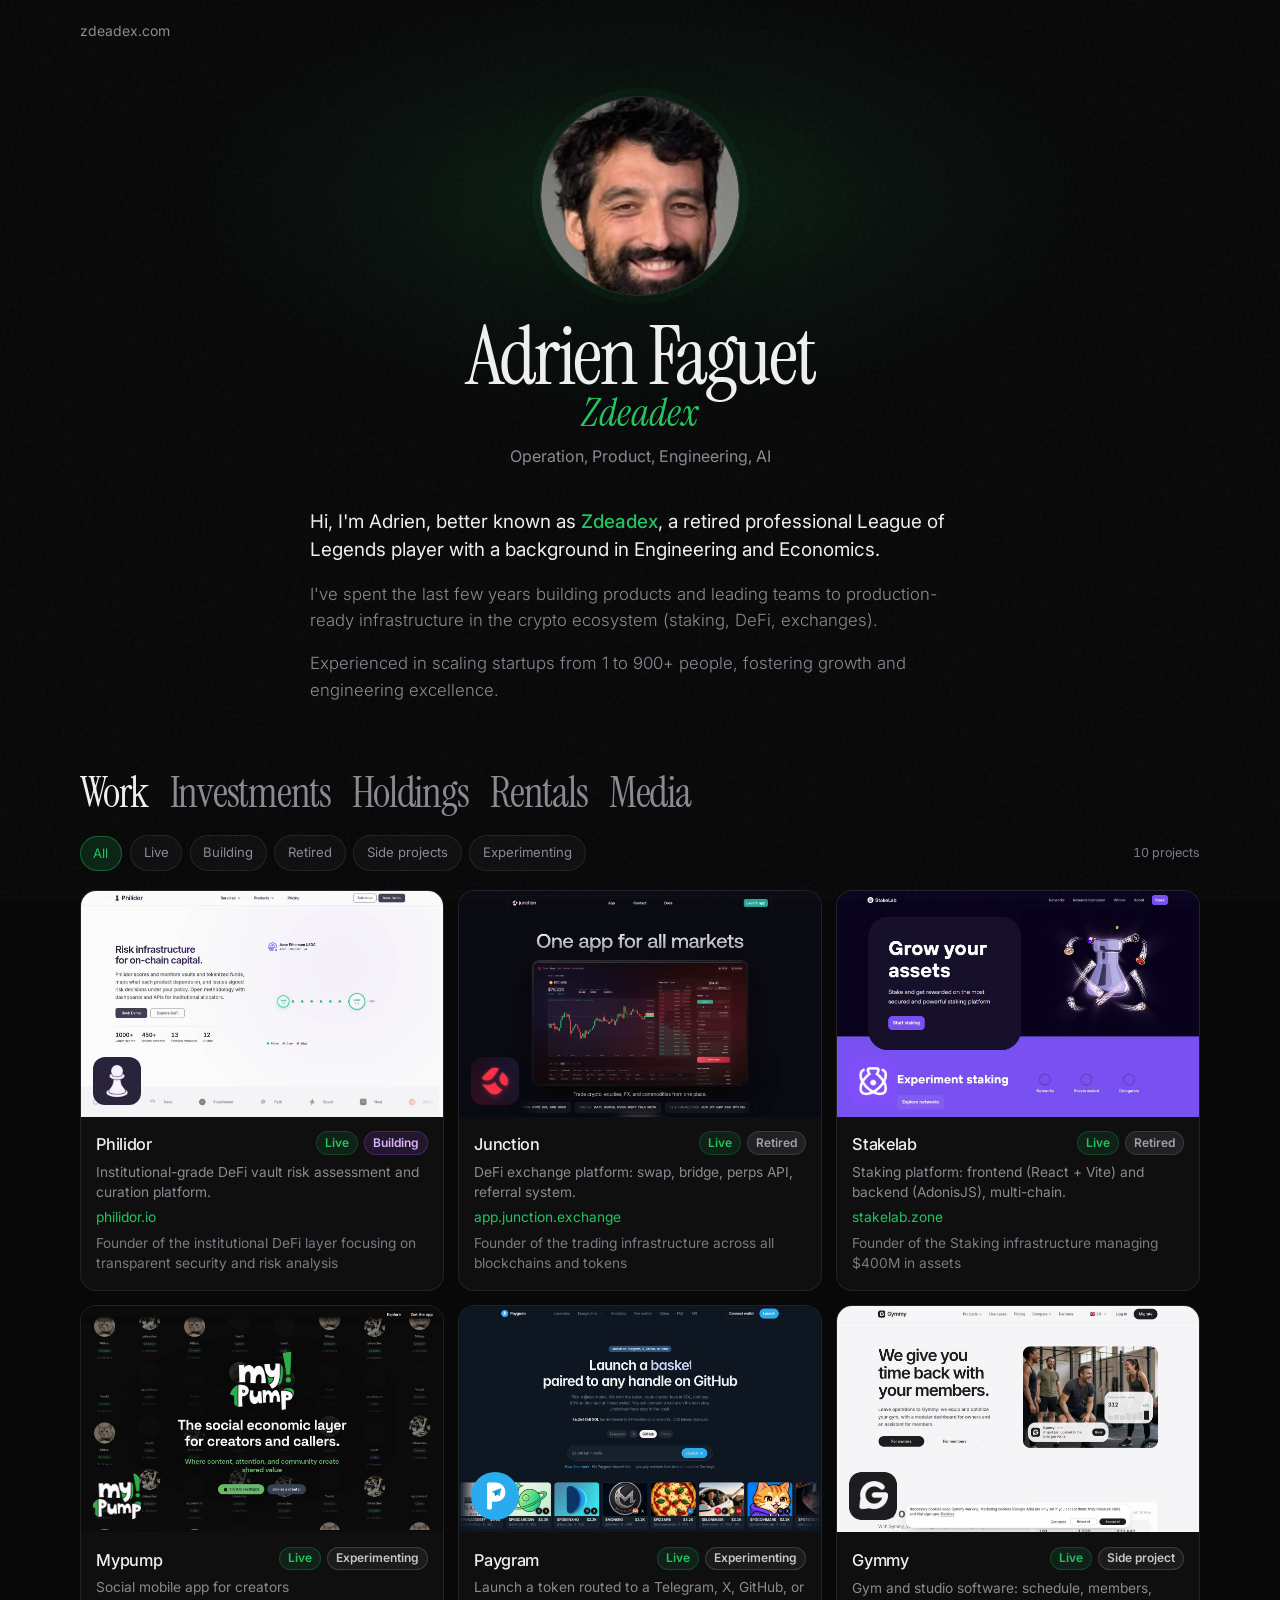
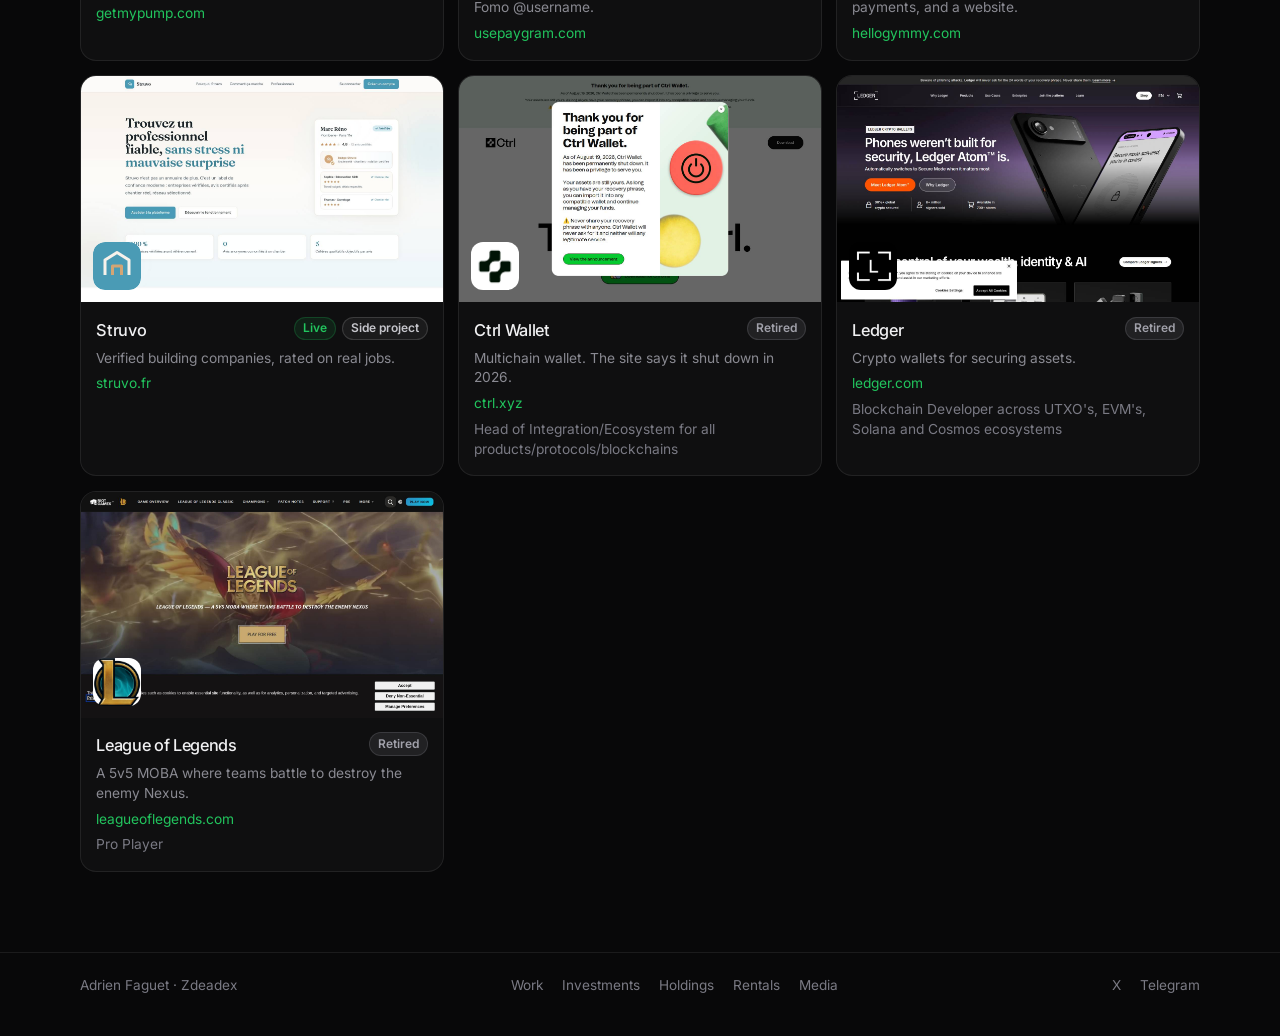
==== commit c01fffba: "Rename Interviews tab to Media" ====
--- a/index.html
+++ b/index.html
@@ -9,7 +9,7 @@
   <link rel="preconnect" href="https://fonts.gstatic.com" crossorigin />
   <link href="https://fonts.googleapis.com/css2?family=Inter:wght@400;500;600&family=Instrument+Serif&display=swap" rel="stylesheet" />
   <link rel="icon" href="data:image/svg+xml,%3Csvg xmlns='http://www.w3.org/2000/svg' viewBox='0 0 32 32'%3E%3Crect width='32' height='32' rx='7' fill='%231a1a18'/%3E%3Ctext x='16' y='22' text-anchor='middle' font-family='Georgia,serif' font-size='16' fill='%23f3f2ee'%3EA%3C/text%3E%3C/svg%3E" />
-  <link rel="stylesheet" href="styles.css?v=13" />
+  <link rel="stylesheet" href="styles.css?v=14" />
   <script>document.documentElement.classList.add('js')</script>
 </head>
 <body>
@@ -21,7 +21,7 @@
     <div class="wrap">
       <section class="hero" id="top">
         <div class="photo-container reveal">
-          <img class="photo" src="me.jpg?v=13" alt="Adrien Faguet" width="200" height="200" onerror="this.style.display='none';this.nextElementSibling.style.display='flex'" />
+          <img class="photo" src="me.jpg?v=14" alt="Adrien Faguet" width="200" height="200" onerror="this.style.display='none';this.nextElementSibling.style.display='flex'" />
           <span class="photo-fallback">AF</span>
         </div>
         <div class="reveal">
@@ -41,7 +41,7 @@
         <a class="section-tab" id="tab-investments" href="#investments" role="tab" aria-selected="false" aria-controls="investments">Investments</a>
         <a class="section-tab" id="tab-holdings" href="#holdings" role="tab" aria-selected="false" aria-controls="holdings">Holdings</a>
         <a class="section-tab" id="tab-rentals" href="#rentals" role="tab" aria-selected="false" aria-controls="rentals">Rentals</a>
-        <a class="section-tab" id="tab-interviews" href="#interviews" role="tab" aria-selected="false" aria-controls="interviews">Interviews</a>
+        <a class="section-tab" id="tab-media" href="#media" role="tab" aria-selected="false" aria-controls="media">Media</a>
       </div>
 
       <section class="panel is-on" id="work" role="tabpanel" aria-labelledby="tab-work">
@@ -435,60 +435,60 @@
         </ul>
       </section>
 
-      <section class="panel" id="interviews" role="tabpanel" aria-labelledby="tab-interviews">
+      <section class="panel" id="media" role="tabpanel" aria-labelledby="tab-media">
         <ul class="talks">
           <li>
             <a class="talk" href="https://youtu.be/fltKAIgh228" target="_blank" rel="noopener noreferrer">
-              <span class="talk__photo"><img src="assets/interviews/l4d1.jpg?v=13" alt="" loading="lazy" /></span>
+              <span class="talk__photo"><img src="assets/interviews/l4d1.jpg?v=14" alt="" loading="lazy" /></span>
               <span class="talk__title">Ledger 4 Developers, episode 1</span>
               <span class="talk__meta">Ledger · Rio de Janeiro</span>
             </a>
           </li>
           <li>
             <a class="talk" href="https://youtu.be/_OnkirU5ty0" target="_blank" rel="noopener noreferrer">
-              <span class="talk__photo"><img src="assets/interviews/l4d2.jpg?v=13" alt="" loading="lazy" /></span>
+              <span class="talk__photo"><img src="assets/interviews/l4d2.jpg?v=14" alt="" loading="lazy" /></span>
               <span class="talk__title">Ledger 4 Developers, episode 2</span>
               <span class="talk__meta">Ledger · Rio de Janeiro</span>
             </a>
           </li>
           <li>
             <a class="talk" href="https://youtu.be/ysDL4otHlGU" target="_blank" rel="noopener noreferrer">
-              <span class="talk__photo"><img src="assets/interviews/l4d3.jpg?v=13" alt="" loading="lazy" /></span>
+              <span class="talk__photo"><img src="assets/interviews/l4d3.jpg?v=14" alt="" loading="lazy" /></span>
               <span class="talk__title">Ledger 4 Developers, episode 3</span>
               <span class="talk__meta">Ledger · Barcelona</span>
             </a>
           </li>
           <li>
             <a class="talk" href="https://youtu.be/R4rY_xYI1J4" target="_blank" rel="noopener noreferrer">
-              <span class="talk__photo"><img src="assets/interviews/l4d4.jpg?v=13" alt="" loading="lazy" /></span>
+              <span class="talk__photo"><img src="assets/interviews/l4d4.jpg?v=14" alt="" loading="lazy" /></span>
               <span class="talk__title">Ledger 4 Developers, Dubai</span>
               <span class="talk__meta">Ledger · Dubai</span>
             </a>
           </li>
           <li>
             <a class="talk" href="https://youtu.be/H81eteJQEFU" target="_blank" rel="noopener noreferrer">
-              <span class="talk__photo"><img src="assets/interviews/p07.jpg?v=13" alt="" loading="lazy" /></span>
+              <span class="talk__photo"><img src="assets/interviews/p07.jpg?v=14" alt="" loading="lazy" /></span>
               <span class="talk__title">How to connect your project with Ledger</span>
               <span class="talk__meta">ETHDubai · talk</span>
             </a>
           </li>
           <li>
             <a class="talk" href="https://youtu.be/cNRrTuf3XBY" target="_blank" rel="noopener noreferrer">
-              <span class="talk__photo"><img src="assets/interviews/p12.jpg?v=13" alt="" loading="lazy" /></span>
+              <span class="talk__photo"><img src="assets/interviews/p12.jpg?v=14" alt="" loading="lazy" /></span>
               <span class="talk__title">Boost your dApp adoption with Ledger</span>
               <span class="talk__meta">Cosmoverse 2022 · Medellín · with Roman Beyon</span>
             </a>
           </li>
           <li>
             <a class="talk" href="https://youtu.be/_xE_Vqy7T_Y" target="_blank" rel="noopener noreferrer">
-              <span class="talk__photo"><img src="assets/interviews/p19.jpg?v=13" alt="" loading="lazy" /></span>
+              <span class="talk__photo"><img src="assets/interviews/p19.jpg?v=14" alt="" loading="lazy" /></span>
               <span class="talk__title">Does Cosmos have an identity problem?</span>
               <span class="talk__meta">Nebular Summit 2023 · panel with Jelena Djuric and Charles d'Haussy</span>
             </a>
           </li>
           <li>
             <a class="talk" href="https://youtu.be/-WMXR8rwlVA" target="_blank" rel="noopener noreferrer">
-              <span class="talk__photo"><img src="assets/interviews/p16.jpg?v=13" alt="" loading="lazy" /></span>
+              <span class="talk__photo"><img src="assets/interviews/p16.jpg?v=14" alt="" loading="lazy" /></span>
               <span class="talk__title">Managing a validator node on Cosmos</span>
               <span class="talk__meta">Paris P2P Festival #1 · talk</span>
             </a>
@@ -496,24 +496,24 @@
         </ul>
         <h2 class="gallery__heading">Behind the scenes</h2>
         <div class="gallery">
-          <button type="button" class="gallery__item" data-full="assets/interviews/p01.jpg?v=13"><img src="assets/interviews/p01.jpg?v=13" alt="" loading="lazy" /></button>
-          <button type="button" class="gallery__item" data-full="assets/interviews/p02.jpg?v=13"><img src="assets/interviews/p02.jpg?v=13" alt="" loading="lazy" /></button>
-          <button type="button" class="gallery__item" data-full="assets/interviews/p03.jpg?v=13"><img src="assets/interviews/p03.jpg?v=13" alt="" loading="lazy" /></button>
-          <button type="button" class="gallery__item" data-full="assets/interviews/p04.jpg?v=13"><img src="assets/interviews/p04.jpg?v=13" alt="" loading="lazy" /></button>
-          <button type="button" class="gallery__item" data-full="assets/interviews/p05.jpg?v=13"><img src="assets/interviews/p05.jpg?v=13" alt="" loading="lazy" /></button>
-          <button type="button" class="gallery__item" data-full="assets/interviews/p06.jpg?v=13"><img src="assets/interviews/p06.jpg?v=13" alt="" loading="lazy" /></button>
-          <button type="button" class="gallery__item" data-full="assets/interviews/p07.jpg?v=13"><img src="assets/interviews/p07.jpg?v=13" alt="" loading="lazy" /></button>
-          <button type="button" class="gallery__item" data-full="assets/interviews/p08.jpg?v=13"><img src="assets/interviews/p08.jpg?v=13" alt="" loading="lazy" /></button>
-          <button type="button" class="gallery__item" data-full="assets/interviews/p09.jpg?v=13"><img src="assets/interviews/p09.jpg?v=13" alt="" loading="lazy" /></button>
-          <button type="button" class="gallery__item" data-full="assets/interviews/p11.jpg?v=13"><img src="assets/interviews/p11.jpg?v=13" alt="" loading="lazy" /></button>
-          <button type="button" class="gallery__item" data-full="assets/interviews/p12.jpg?v=13"><img src="assets/interviews/p12.jpg?v=13" alt="" loading="lazy" /></button>
-          <button type="button" class="gallery__item" data-full="assets/interviews/p13.jpg?v=13"><img src="assets/interviews/p13.jpg?v=13" alt="" loading="lazy" /></button>
-          <button type="button" class="gallery__item" data-full="assets/interviews/p14.jpg?v=13"><img src="assets/interviews/p14.jpg?v=13" alt="" loading="lazy" /></button>
-          <button type="button" class="gallery__item" data-full="assets/interviews/p15.jpg?v=13"><img src="assets/interviews/p15.jpg?v=13" alt="" loading="lazy" /></button>
-          <button type="button" class="gallery__item" data-full="assets/interviews/p16.jpg?v=13"><img src="assets/interviews/p16.jpg?v=13" alt="" loading="lazy" /></button>
-          <button type="button" class="gallery__item" data-full="assets/interviews/p17.jpg?v=13"><img src="assets/interviews/p17.jpg?v=13" alt="" loading="lazy" /></button>
-          <button type="button" class="gallery__item" data-full="assets/interviews/p19.jpg?v=13"><img src="assets/interviews/p19.jpg?v=13" alt="" loading="lazy" /></button>
-          <button type="button" class="gallery__item" data-full="assets/interviews/p20.jpg?v=13"><img src="assets/interviews/p20.jpg?v=13" alt="" loading="lazy" /></button>
+          <button type="button" class="gallery__item" data-full="assets/interviews/p01.jpg?v=14"><img src="assets/interviews/p01.jpg?v=14" alt="" loading="lazy" /></button>
+          <button type="button" class="gallery__item" data-full="assets/interviews/p02.jpg?v=14"><img src="assets/interviews/p02.jpg?v=14" alt="" loading="lazy" /></button>
+          <button type="button" class="gallery__item" data-full="assets/interviews/p03.jpg?v=14"><img src="assets/interviews/p03.jpg?v=14" alt="" loading="lazy" /></button>
+          <button type="button" class="gallery__item" data-full="assets/interviews/p04.jpg?v=14"><img src="assets/interviews/p04.jpg?v=14" alt="" loading="lazy" /></button>
+          <button type="button" class="gallery__item" data-full="assets/interviews/p05.jpg?v=14"><img src="assets/interviews/p05.jpg?v=14" alt="" loading="lazy" /></button>
+          <button type="button" class="gallery__item" data-full="assets/interviews/p06.jpg?v=14"><img src="assets/interviews/p06.jpg?v=14" alt="" loading="lazy" /></button>
+          <button type="button" class="gallery__item" data-full="assets/interviews/p07.jpg?v=14"><img src="assets/interviews/p07.jpg?v=14" alt="" loading="lazy" /></button>
+          <button type="button" class="gallery__item" data-full="assets/interviews/p08.jpg?v=14"><img src="assets/interviews/p08.jpg?v=14" alt="" loading="lazy" /></button>
+          <button type="button" class="gallery__item" data-full="assets/interviews/p09.jpg?v=14"><img src="assets/interviews/p09.jpg?v=14" alt="" loading="lazy" /></button>
+          <button type="button" class="gallery__item" data-full="assets/interviews/p11.jpg?v=14"><img src="assets/interviews/p11.jpg?v=14" alt="" loading="lazy" /></button>
+          <button type="button" class="gallery__item" data-full="assets/interviews/p12.jpg?v=14"><img src="assets/interviews/p12.jpg?v=14" alt="" loading="lazy" /></button>
+          <button type="button" class="gallery__item" data-full="assets/interviews/p13.jpg?v=14"><img src="assets/interviews/p13.jpg?v=14" alt="" loading="lazy" /></button>
+          <button type="button" class="gallery__item" data-full="assets/interviews/p14.jpg?v=14"><img src="assets/interviews/p14.jpg?v=14" alt="" loading="lazy" /></button>
+          <button type="button" class="gallery__item" data-full="assets/interviews/p15.jpg?v=14"><img src="assets/interviews/p15.jpg?v=14" alt="" loading="lazy" /></button>
+          <button type="button" class="gallery__item" data-full="assets/interviews/p16.jpg?v=14"><img src="assets/interviews/p16.jpg?v=14" alt="" loading="lazy" /></button>
+          <button type="button" class="gallery__item" data-full="assets/interviews/p17.jpg?v=14"><img src="assets/interviews/p17.jpg?v=14" alt="" loading="lazy" /></button>
+          <button type="button" class="gallery__item" data-full="assets/interviews/p19.jpg?v=14"><img src="assets/interviews/p19.jpg?v=14" alt="" loading="lazy" /></button>
+          <button type="button" class="gallery__item" data-full="assets/interviews/p20.jpg?v=14"><img src="assets/interviews/p20.jpg?v=14" alt="" loading="lazy" /></button>
         </div>
         <div class="lightbox" hidden><img alt="" /></div>
       </section>
@@ -527,7 +527,7 @@
         <a href="#investments">Investments</a>
         <a href="#holdings">Holdings</a>
         <a href="#rentals">Rentals</a>
-        <a href="#interviews">Interviews</a>
+        <a href="#media">Media</a>
       </nav>
       <nav class="site-footer__nav" aria-label="Socials">
         <a href="https://x.com/zdeadex" target="_blank" rel="noopener noreferrer">X</a>
@@ -535,6 +535,6 @@
       </nav>
     </div>
   </footer>
-  <script src="script.js?v=13"></script>
+  <script src="script.js?v=14"></script>
 </body>
 </html>
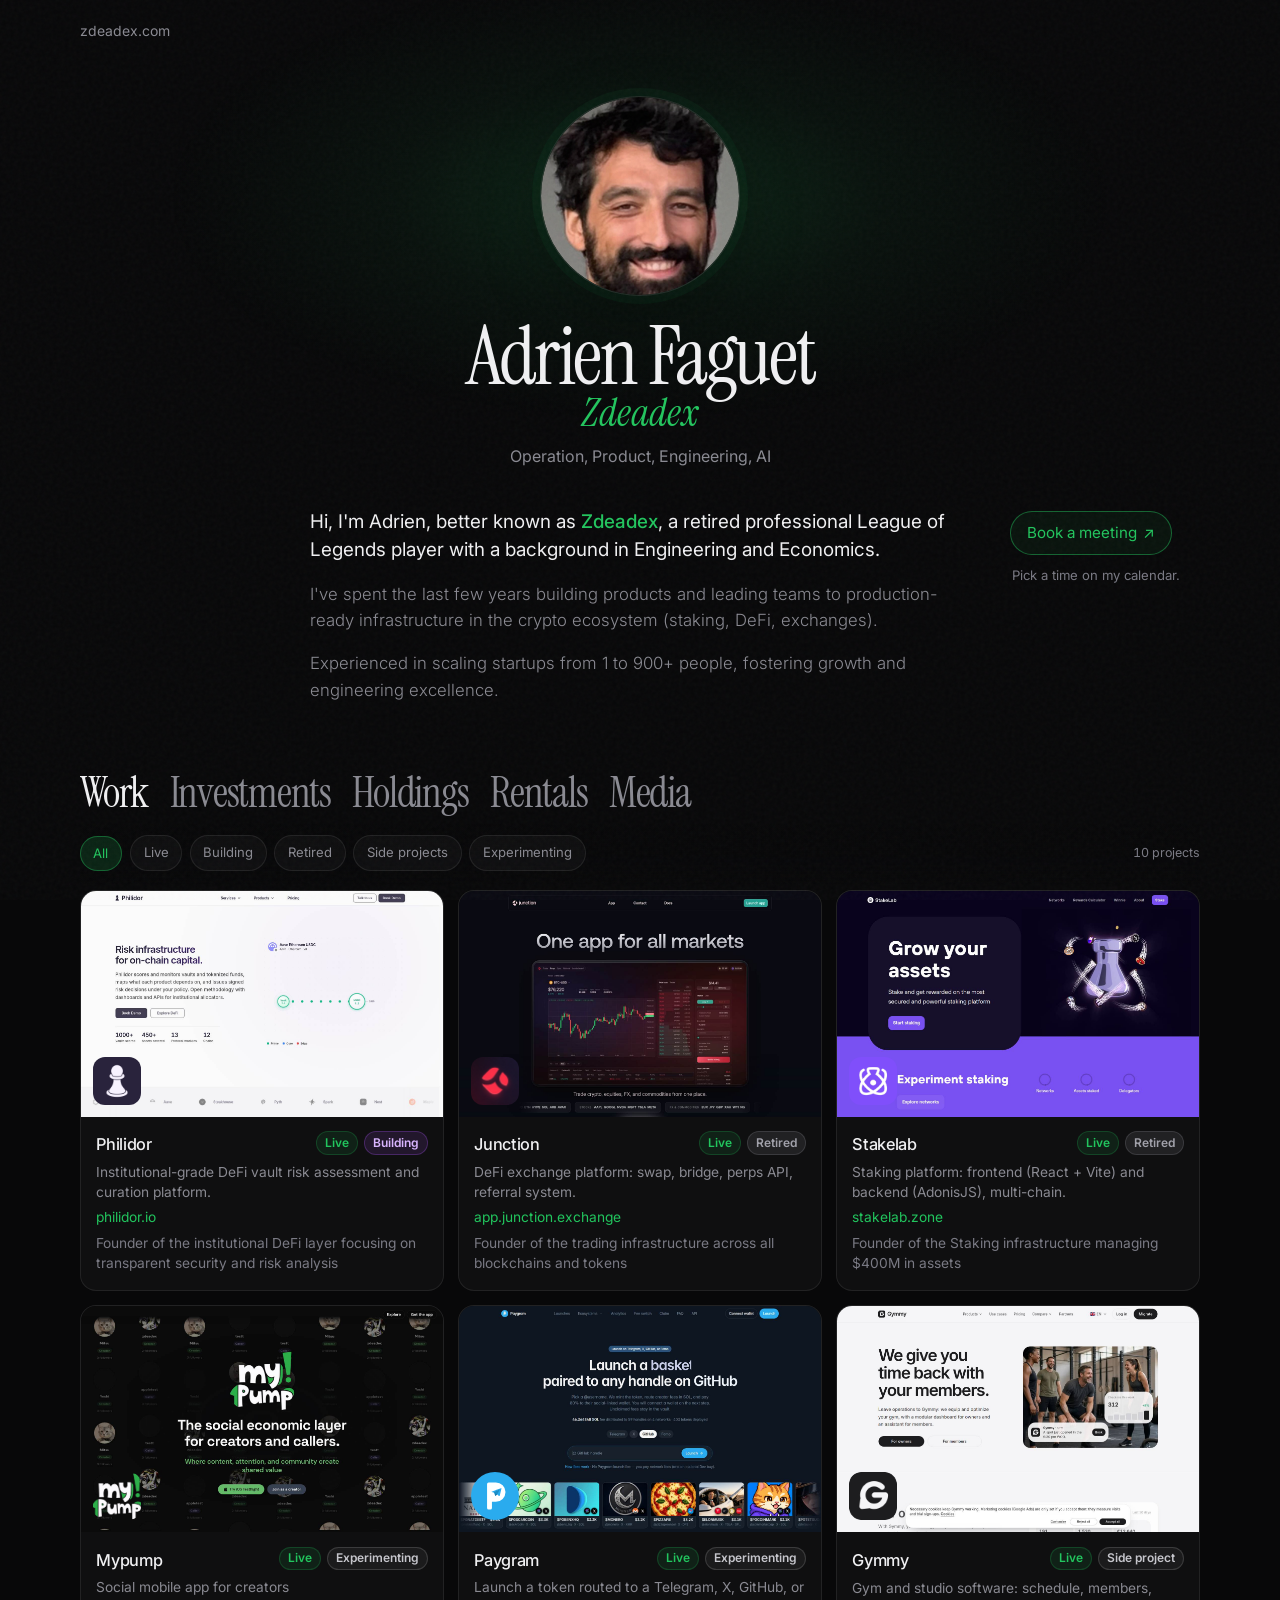
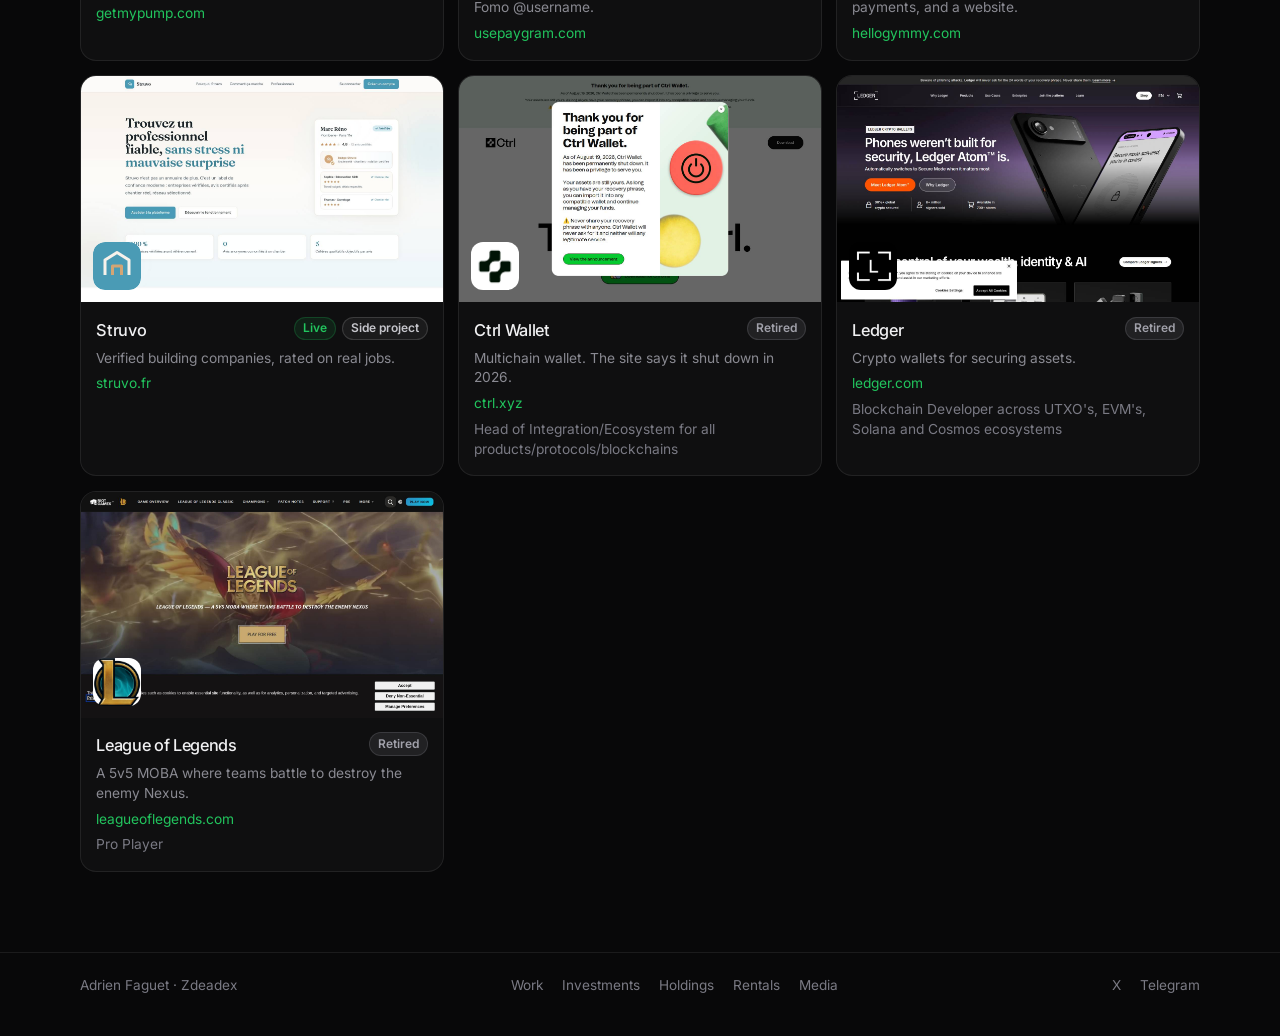
==== commit d7e76dde: "Hero: add Book a meeting link (Boardy) to the right of the bio, stacks below on narrow screens" ====
--- a/index.html
+++ b/index.html
@@ -9,7 +9,7 @@
   <link rel="preconnect" href="https://fonts.gstatic.com" crossorigin />
   <link href="https://fonts.googleapis.com/css2?family=Inter:wght@400;500;600&family=Instrument+Serif&display=swap" rel="stylesheet" />
   <link rel="icon" href="data:image/svg+xml,%3Csvg xmlns='http://www.w3.org/2000/svg' viewBox='0 0 32 32'%3E%3Crect width='32' height='32' rx='7' fill='%231a1a18'/%3E%3Ctext x='16' y='22' text-anchor='middle' font-family='Georgia,serif' font-size='16' fill='%23f3f2ee'%3EA%3C/text%3E%3C/svg%3E" />
-  <link rel="stylesheet" href="styles.css?v=14" />
+  <link rel="stylesheet" href="styles.css?v=18" />
   <script>document.documentElement.classList.add('js')</script>
 </head>
 <body>
@@ -21,7 +21,7 @@
     <div class="wrap">
       <section class="hero" id="top">
         <div class="photo-container reveal">
-          <img class="photo" src="me.jpg?v=14" alt="Adrien Faguet" width="200" height="200" onerror="this.style.display='none';this.nextElementSibling.style.display='flex'" />
+          <img class="photo" src="me.jpg?v=18" alt="Adrien Faguet" width="200" height="200" onerror="this.style.display='none';this.nextElementSibling.style.display='flex'" />
           <span class="photo-fallback">AF</span>
         </div>
         <div class="reveal">
@@ -29,10 +29,16 @@
           <p class="hero__handle">Zdeadex</p>
           <p class="hero__tagline">Operation, Product, Engineering, AI</p>
         </div>
+        <div class="hero__body">
         <div class="prose reveal">
           <p class="lead">Hi, I'm Adrien, better known as <strong>Zdeadex</strong>, a retired professional League of Legends player with a background in Engineering and Economics.</p>
           <p>I've spent the last few years building products and leading teams to production-ready infrastructure in the crypto ecosystem (staking, DeFi, exchanges).</p>
           <p>Experienced in scaling startups from 1 to 900+ people, fostering growth and engineering excellence.</p>
+        </div>
+        <aside class="book reveal" aria-label="Book a meeting">
+          <a class="book__link" href="https://cal.boardy.ai/zdeadex" target="_blank" rel="noopener">Book a meeting<span class="book__arrow" aria-hidden="true">↗</span></a>
+          <p class="book__note">Pick a time on my calendar.</p>
+        </aside>
         </div>
       </section>
 
@@ -406,7 +412,7 @@
         <ul class="marks">
         <li>
           <div class="mark">
-            <span class="logo-tile logo-tile--empty">FR</span>
+            <span class="logo-tile"><img class="logo" src="assets/logos/flag-fr.svg" alt="" /></span>
             <span class="mark__body">
               <span class="mark__top">
                 <span class="mark__name">France - Nice</span>
@@ -420,7 +426,7 @@
         </li>
         <li>
           <div class="mark">
-            <span class="logo-tile logo-tile--empty">PT</span>
+            <span class="logo-tile"><img class="logo" src="assets/logos/flag-pt.svg" alt="" /></span>
             <span class="mark__body">
               <span class="mark__top">
                 <span class="mark__name">Portugal - Lisbon</span>
@@ -439,56 +445,56 @@
         <ul class="talks">
           <li>
             <a class="talk" href="https://youtu.be/fltKAIgh228" target="_blank" rel="noopener noreferrer">
-              <span class="talk__photo"><img src="assets/interviews/l4d1.jpg?v=14" alt="" loading="lazy" /></span>
+              <span class="talk__photo"><img src="assets/interviews/l4d1.jpg?v=18" alt="" loading="lazy" /></span>
               <span class="talk__title">Ledger 4 Developers, episode 1</span>
               <span class="talk__meta">Ledger · Rio de Janeiro</span>
             </a>
           </li>
           <li>
             <a class="talk" href="https://youtu.be/_OnkirU5ty0" target="_blank" rel="noopener noreferrer">
-              <span class="talk__photo"><img src="assets/interviews/l4d2.jpg?v=14" alt="" loading="lazy" /></span>
+              <span class="talk__photo"><img src="assets/interviews/l4d2.jpg?v=18" alt="" loading="lazy" /></span>
               <span class="talk__title">Ledger 4 Developers, episode 2</span>
               <span class="talk__meta">Ledger · Rio de Janeiro</span>
             </a>
           </li>
           <li>
             <a class="talk" href="https://youtu.be/ysDL4otHlGU" target="_blank" rel="noopener noreferrer">
-              <span class="talk__photo"><img src="assets/interviews/l4d3.jpg?v=14" alt="" loading="lazy" /></span>
+              <span class="talk__photo"><img src="assets/interviews/l4d3.jpg?v=18" alt="" loading="lazy" /></span>
               <span class="talk__title">Ledger 4 Developers, episode 3</span>
               <span class="talk__meta">Ledger · Barcelona</span>
             </a>
           </li>
           <li>
             <a class="talk" href="https://youtu.be/R4rY_xYI1J4" target="_blank" rel="noopener noreferrer">
-              <span class="talk__photo"><img src="assets/interviews/l4d4.jpg?v=14" alt="" loading="lazy" /></span>
+              <span class="talk__photo"><img src="assets/interviews/l4d4.jpg?v=18" alt="" loading="lazy" /></span>
               <span class="talk__title">Ledger 4 Developers, Dubai</span>
               <span class="talk__meta">Ledger · Dubai</span>
             </a>
           </li>
           <li>
             <a class="talk" href="https://youtu.be/H81eteJQEFU" target="_blank" rel="noopener noreferrer">
-              <span class="talk__photo"><img src="assets/interviews/p07.jpg?v=14" alt="" loading="lazy" /></span>
+              <span class="talk__photo"><img src="assets/interviews/p07.jpg?v=18" alt="" loading="lazy" /></span>
               <span class="talk__title">How to connect your project with Ledger</span>
               <span class="talk__meta">ETHDubai · talk</span>
             </a>
           </li>
           <li>
             <a class="talk" href="https://youtu.be/cNRrTuf3XBY" target="_blank" rel="noopener noreferrer">
-              <span class="talk__photo"><img src="assets/interviews/p12.jpg?v=14" alt="" loading="lazy" /></span>
+              <span class="talk__photo"><img src="assets/interviews/p12.jpg?v=18" alt="" loading="lazy" /></span>
               <span class="talk__title">Boost your dApp adoption with Ledger</span>
               <span class="talk__meta">Cosmoverse 2022 · Medellín · with Roman Beyon</span>
             </a>
           </li>
           <li>
             <a class="talk" href="https://youtu.be/_xE_Vqy7T_Y" target="_blank" rel="noopener noreferrer">
-              <span class="talk__photo"><img src="assets/interviews/p19.jpg?v=14" alt="" loading="lazy" /></span>
+              <span class="talk__photo"><img src="assets/interviews/p19.jpg?v=18" alt="" loading="lazy" /></span>
               <span class="talk__title">Does Cosmos have an identity problem?</span>
               <span class="talk__meta">Nebular Summit 2023 · panel with Jelena Djuric and Charles d'Haussy</span>
             </a>
           </li>
           <li>
             <a class="talk" href="https://youtu.be/-WMXR8rwlVA" target="_blank" rel="noopener noreferrer">
-              <span class="talk__photo"><img src="assets/interviews/p16.jpg?v=14" alt="" loading="lazy" /></span>
+              <span class="talk__photo"><img src="assets/interviews/p16.jpg?v=18" alt="" loading="lazy" /></span>
               <span class="talk__title">Managing a validator node on Cosmos</span>
               <span class="talk__meta">Paris P2P Festival #1 · talk</span>
             </a>
@@ -496,26 +502,26 @@
         </ul>
         <h2 class="gallery__heading">Behind the scenes</h2>
         <div class="gallery">
-          <button type="button" class="gallery__item" data-full="assets/interviews/p01.jpg?v=14"><img src="assets/interviews/p01.jpg?v=14" alt="" loading="lazy" /></button>
-          <button type="button" class="gallery__item" data-full="assets/interviews/p02.jpg?v=14"><img src="assets/interviews/p02.jpg?v=14" alt="" loading="lazy" /></button>
-          <button type="button" class="gallery__item" data-full="assets/interviews/p03.jpg?v=14"><img src="assets/interviews/p03.jpg?v=14" alt="" loading="lazy" /></button>
-          <button type="button" class="gallery__item" data-full="assets/interviews/p04.jpg?v=14"><img src="assets/interviews/p04.jpg?v=14" alt="" loading="lazy" /></button>
-          <button type="button" class="gallery__item" data-full="assets/interviews/p05.jpg?v=14"><img src="assets/interviews/p05.jpg?v=14" alt="" loading="lazy" /></button>
-          <button type="button" class="gallery__item" data-full="assets/interviews/p06.jpg?v=14"><img src="assets/interviews/p06.jpg?v=14" alt="" loading="lazy" /></button>
-          <button type="button" class="gallery__item" data-full="assets/interviews/p07.jpg?v=14"><img src="assets/interviews/p07.jpg?v=14" alt="" loading="lazy" /></button>
-          <button type="button" class="gallery__item" data-full="assets/interviews/p08.jpg?v=14"><img src="assets/interviews/p08.jpg?v=14" alt="" loading="lazy" /></button>
-          <button type="button" class="gallery__item" data-full="assets/interviews/p09.jpg?v=14"><img src="assets/interviews/p09.jpg?v=14" alt="" loading="lazy" /></button>
-          <button type="button" class="gallery__item" data-full="assets/interviews/p11.jpg?v=14"><img src="assets/interviews/p11.jpg?v=14" alt="" loading="lazy" /></button>
-          <button type="button" class="gallery__item" data-full="assets/interviews/p12.jpg?v=14"><img src="assets/interviews/p12.jpg?v=14" alt="" loading="lazy" /></button>
-          <button type="button" class="gallery__item" data-full="assets/interviews/p13.jpg?v=14"><img src="assets/interviews/p13.jpg?v=14" alt="" loading="lazy" /></button>
-          <button type="button" class="gallery__item" data-full="assets/interviews/p14.jpg?v=14"><img src="assets/interviews/p14.jpg?v=14" alt="" loading="lazy" /></button>
-          <button type="button" class="gallery__item" data-full="assets/interviews/p15.jpg?v=14"><img src="assets/interviews/p15.jpg?v=14" alt="" loading="lazy" /></button>
-          <button type="button" class="gallery__item" data-full="assets/interviews/p16.jpg?v=14"><img src="assets/interviews/p16.jpg?v=14" alt="" loading="lazy" /></button>
-          <button type="button" class="gallery__item" data-full="assets/interviews/p17.jpg?v=14"><img src="assets/interviews/p17.jpg?v=14" alt="" loading="lazy" /></button>
-          <button type="button" class="gallery__item" data-full="assets/interviews/p19.jpg?v=14"><img src="assets/interviews/p19.jpg?v=14" alt="" loading="lazy" /></button>
-          <button type="button" class="gallery__item" data-full="assets/interviews/p20.jpg?v=14"><img src="assets/interviews/p20.jpg?v=14" alt="" loading="lazy" /></button>
-        </div>
-        <div class="lightbox" hidden><img alt="" /></div>
+          <button type="button" class="gallery__item" data-full="assets/interviews/p01.jpg?v=18"><img src="assets/interviews/p01.jpg?v=18" alt="" loading="lazy" /></button>
+          <button type="button" class="gallery__item" data-full="assets/interviews/p02.jpg?v=18"><img src="assets/interviews/p02.jpg?v=18" alt="" loading="lazy" /></button>
+          <button type="button" class="gallery__item" data-full="assets/interviews/p03.jpg?v=18"><img src="assets/interviews/p03.jpg?v=18" alt="" loading="lazy" /></button>
+          <button type="button" class="gallery__item" data-full="assets/interviews/p04.jpg?v=18"><img src="assets/interviews/p04.jpg?v=18" alt="" loading="lazy" /></button>
+          <button type="button" class="gallery__item" data-full="assets/interviews/p05.jpg?v=18"><img src="assets/interviews/p05.jpg?v=18" alt="" loading="lazy" /></button>
+          <button type="button" class="gallery__item" data-full="assets/interviews/p06.jpg?v=18"><img src="assets/interviews/p06.jpg?v=18" alt="" loading="lazy" /></button>
+          <button type="button" class="gallery__item" data-full="assets/interviews/p07.jpg?v=18"><img src="assets/interviews/p07.jpg?v=18" alt="" loading="lazy" /></button>
+          <button type="button" class="gallery__item" data-full="assets/interviews/p08.jpg?v=18"><img src="assets/interviews/p08.jpg?v=18" alt="" loading="lazy" /></button>
+          <button type="button" class="gallery__item" data-full="assets/interviews/p09.jpg?v=18"><img src="assets/interviews/p09.jpg?v=18" alt="" loading="lazy" /></button>
+          <button type="button" class="gallery__item" data-full="assets/interviews/p11.jpg?v=18"><img src="assets/interviews/p11.jpg?v=18" alt="" loading="lazy" /></button>
+          <button type="button" class="gallery__item" data-full="assets/interviews/p12.jpg?v=18"><img src="assets/interviews/p12.jpg?v=18" alt="" loading="lazy" /></button>
+          <button type="button" class="gallery__item" data-full="assets/interviews/p13.jpg?v=18"><img src="assets/interviews/p13.jpg?v=18" alt="" loading="lazy" /></button>
+          <button type="button" class="gallery__item" data-full="assets/interviews/p14.jpg?v=18"><img src="assets/interviews/p14.jpg?v=18" alt="" loading="lazy" /></button>
+          <button type="button" class="gallery__item" data-full="assets/interviews/p15.jpg?v=18"><img src="assets/interviews/p15.jpg?v=18" alt="" loading="lazy" /></button>
+          <button type="button" class="gallery__item" data-full="assets/interviews/p16.jpg?v=18"><img src="assets/interviews/p16.jpg?v=18" alt="" loading="lazy" /></button>
+          <button type="button" class="gallery__item" data-full="assets/interviews/p17.jpg?v=18"><img src="assets/interviews/p17.jpg?v=18" alt="" loading="lazy" /></button>
+          <button type="button" class="gallery__item" data-full="assets/interviews/p19.jpg?v=18"><img src="assets/interviews/p19.jpg?v=18" alt="" loading="lazy" /></button>
+          <button type="button" class="gallery__item" data-full="assets/interviews/p20.jpg?v=18"><img src="assets/interviews/p20.jpg?v=18" alt="" loading="lazy" /></button>
+        </div>
+        <div class="lightbox" hidden><div class="lightbox__backdrop"></div><div class="lightbox__halo"></div><div class="lightbox__frame"><img alt="" /></div></div>
       </section>
     </div>
   </main>
@@ -535,6 +541,6 @@
       </nav>
     </div>
   </footer>
-  <script src="script.js?v=14"></script>
+  <script src="script.js?v=18"></script>
 </body>
 </html>
--- a/styles.css
+++ b/styles.css
@@ -207,6 +207,68 @@
 
 .prose strong { color: var(--accent); font-weight: 500; }
 
+/* Bio row: bio stays centered, booking link sits in the right gutter. */
+.hero__body {
+  display: grid;
+  grid-template-columns: minmax(0, 1fr) minmax(0, var(--measure)) minmax(0, 1fr);
+  column-gap: 2.5rem;
+  margin-top: 2.4rem;
+}
+
+.hero__body .prose {
+  grid-column: 2;
+  margin: 0;
+}
+
+.book {
+  grid-column: 3;
+  justify-self: start;
+  text-align: left;
+  padding-top: 0.2rem;
+}
+
+.book__link {
+  display: inline-flex;
+  align-items: center;
+  gap: 0.4rem;
+  padding: 0.55rem 1rem;
+  border: 1px solid rgba(34, 197, 94, 0.45);
+  border-radius: 999px;
+  background: rgba(34, 197, 94, 0.06);
+  color: var(--accent);
+  font-size: 0.95rem;
+  text-decoration: none;
+  white-space: nowrap;
+  transition: background 0.2s var(--ease), border-color 0.2s var(--ease), color 0.2s var(--ease);
+}
+
+.book__link:hover {
+  background: var(--accent-soft);
+  border-color: rgba(34, 197, 94, 0.7);
+}
+
+.book__link:focus-visible { border-radius: 999px; }
+
+.book__arrow {
+  display: inline-block;
+  transition: transform 0.2s var(--ease);
+}
+
+.book__link:hover .book__arrow { transform: translate(2px, -2px); }
+
+.book__note {
+  margin: 0.6rem 0 0 0.15rem;
+  color: var(--faint);
+  font-size: 0.82rem;
+}
+
+@media (max-width: 1100px) {
+  .hero__body { grid-template-columns: minmax(0, var(--measure)); justify-content: center; }
+  .hero__body .prose,
+  .book { grid-column: 1; }
+  .book { padding-top: 0.4rem; }
+}
+
 /* Section tabs. One line of serif headings. */
 .section-tabs {
   display: flex;
@@ -507,7 +569,7 @@
 
 .marks {
   list-style: none;
-  margin: 0.15rem 0 0;
+  margin: 0.35rem 0 0;
   padding: 0;
   display: grid;
   grid-template-columns: repeat(auto-fill, minmax(240px, 1fr));
@@ -587,6 +649,8 @@
   .mark,
   .vcard__media img,
   .chip,
+  .book__link,
+  .book__arrow,
   .section-tab,
   .home-link a,
   .back,
@@ -730,6 +794,50 @@
 }
 .gallery__item:hover { border-color: rgba(34, 197, 94, 0.45); box-shadow: 0 10px 34px -12px rgba(34, 197, 94, 0.35); }
 .gallery__item img { width: 100%; display: block; }
-.lightbox { position: fixed; inset: 0; z-index: 100; display: flex; align-items: center; justify-content: center; padding: 2rem; background: rgba(4, 4, 5, 0.92); cursor: zoom-out; }
+.lightbox {
+  position: fixed;
+  inset: 0;
+  z-index: 100;
+  cursor: zoom-out;
+}
 .lightbox[hidden] { display: none; }
-.lightbox img { max-width: 100%; max-height: 100%; border-radius: 10px; box-shadow: 0 0 80px -20px rgba(34, 197, 94, 0.4); }
+.lightbox__backdrop {
+  position: absolute;
+  inset: 0;
+  background: rgba(4, 4, 5, 0.8);
+  -webkit-backdrop-filter: blur(14px) saturate(1.2);
+  backdrop-filter: blur(14px) saturate(1.2);
+  will-change: opacity;
+}
+.lightbox__halo {
+  position: absolute;
+  left: 50%;
+  top: 50%;
+  width: min(80vw, 900px);
+  aspect-ratio: 1;
+  border-radius: 50%;
+  background: radial-gradient(circle, rgba(34, 197, 94, 0.22), transparent 65%);
+  transform: translate(-50%, -50%);
+  pointer-events: none;
+  will-change: transform, opacity;
+}
+.lightbox__frame {
+  position: fixed;
+  overflow: hidden;
+  border-radius: 12px;
+  transform-origin: 0 0;
+  box-shadow: 0 30px 90px -20px rgba(0, 0, 0, 0.8), 0 0 80px -20px rgba(34, 197, 94, 0.45);
+  will-change: transform;
+  backface-visibility: hidden;
+}
+.lightbox__frame img {
+  width: 100%;
+  height: 100%;
+  object-fit: cover;
+  display: block;
+}
+html.lb-lock { overflow: hidden; }
+
+/* Panels without a filter row start at the same height as panels with one */
+.panel > .marks:first-child,
+.panel > .talks:first-child { margin-top: 4.15rem; }
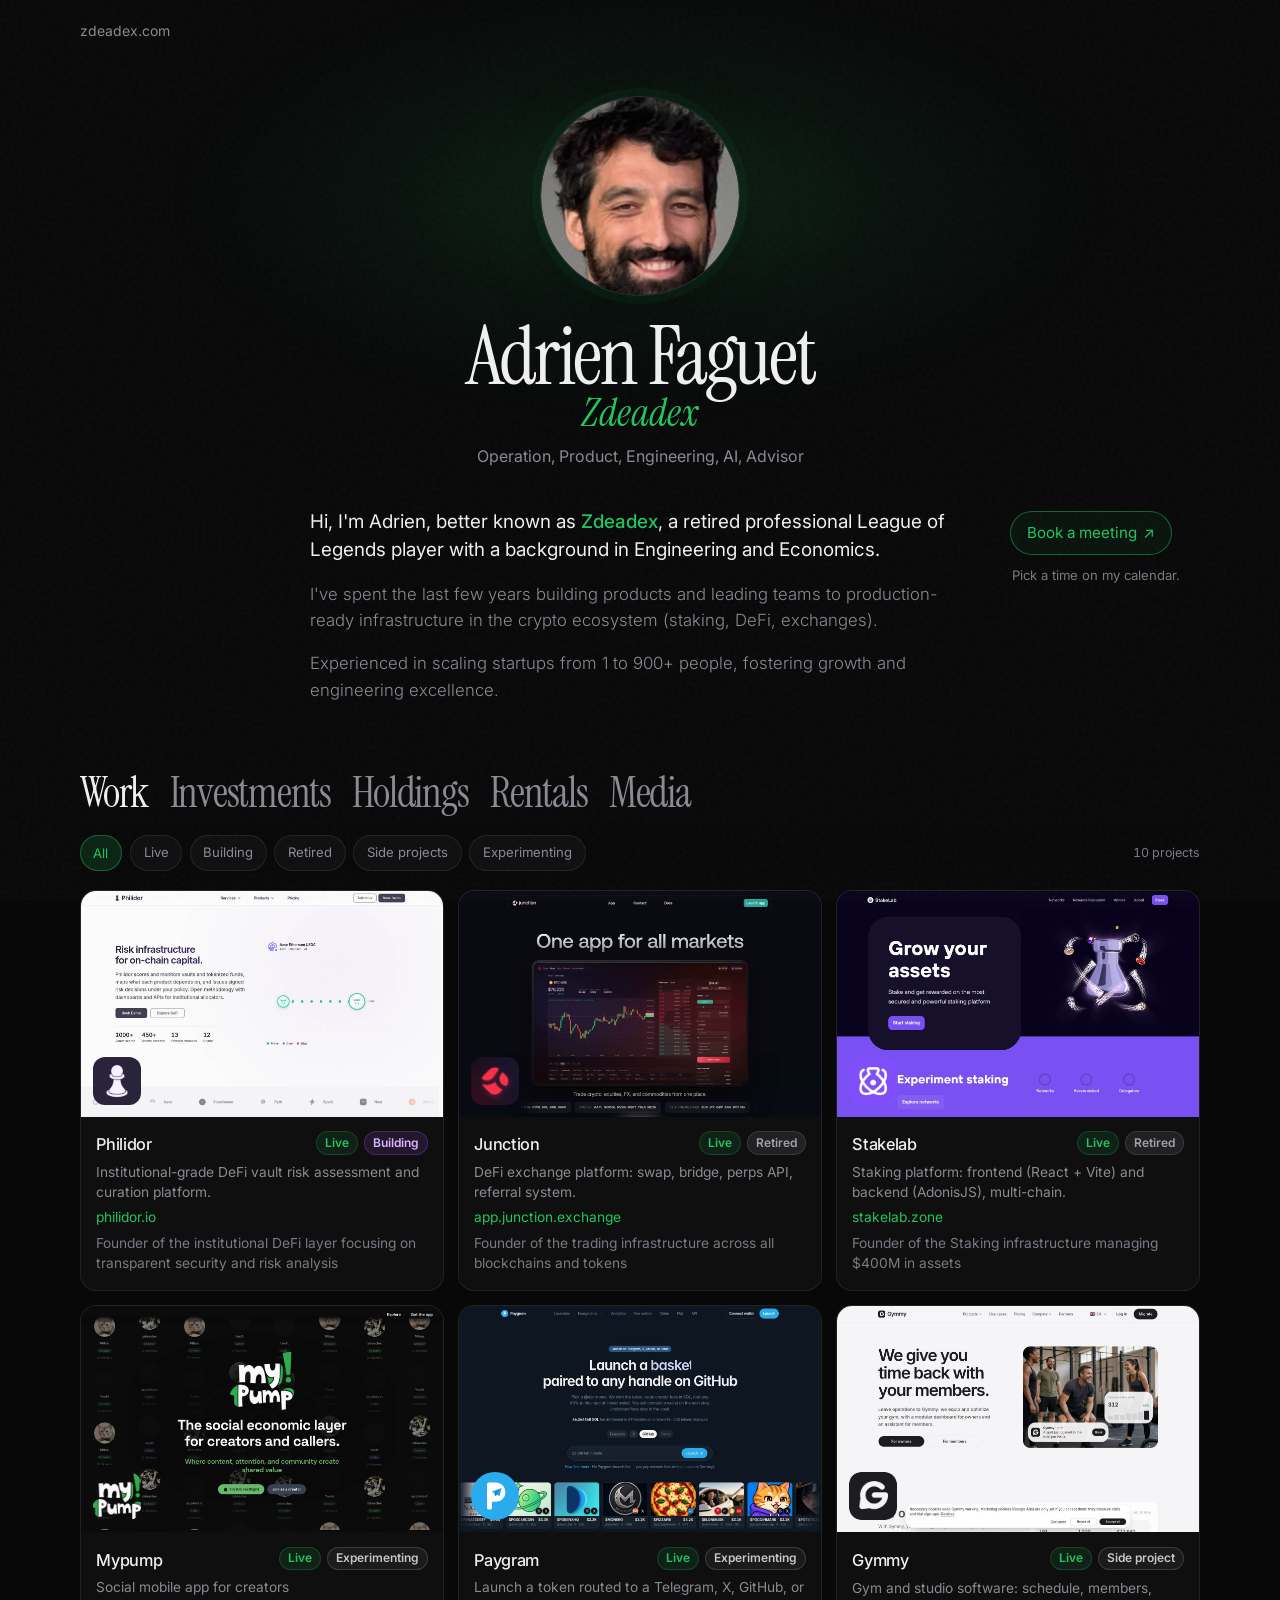
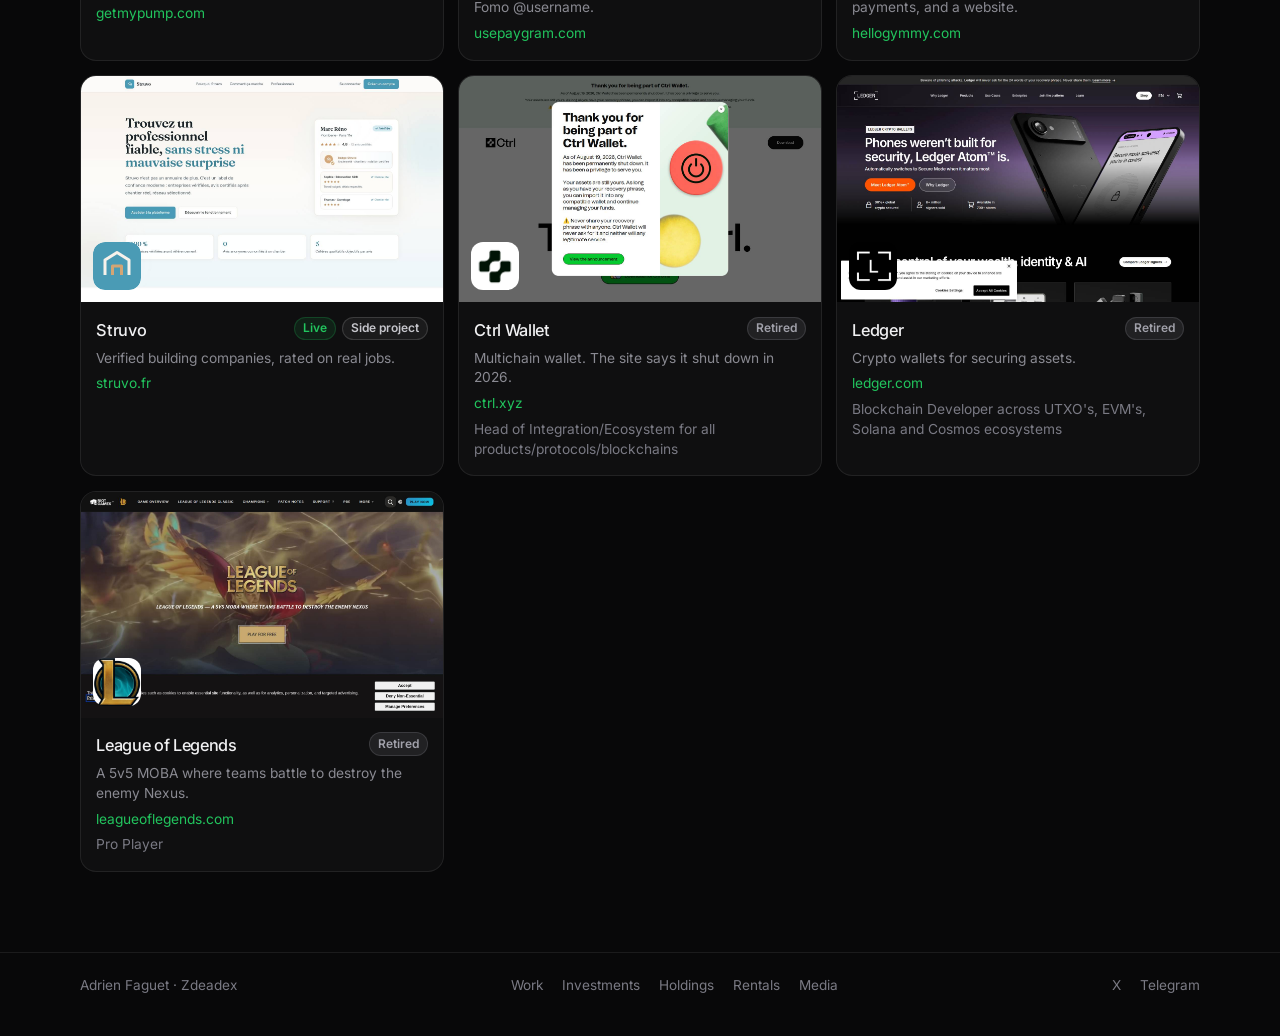
==== commit ea529c70: "Hero: add Advisor to titles" ====
--- a/index.html
+++ b/index.html
@@ -27,7 +27,7 @@
         <div class="reveal">
           <h1>Adrien Faguet</h1>
           <p class="hero__handle">Zdeadex</p>
-          <p class="hero__tagline">Operation, Product, Engineering, AI</p>
+          <p class="hero__tagline">Operation, Product, Engineering, AI, Advisor</p>
         </div>
         <div class="hero__body">
         <div class="prose reveal">
